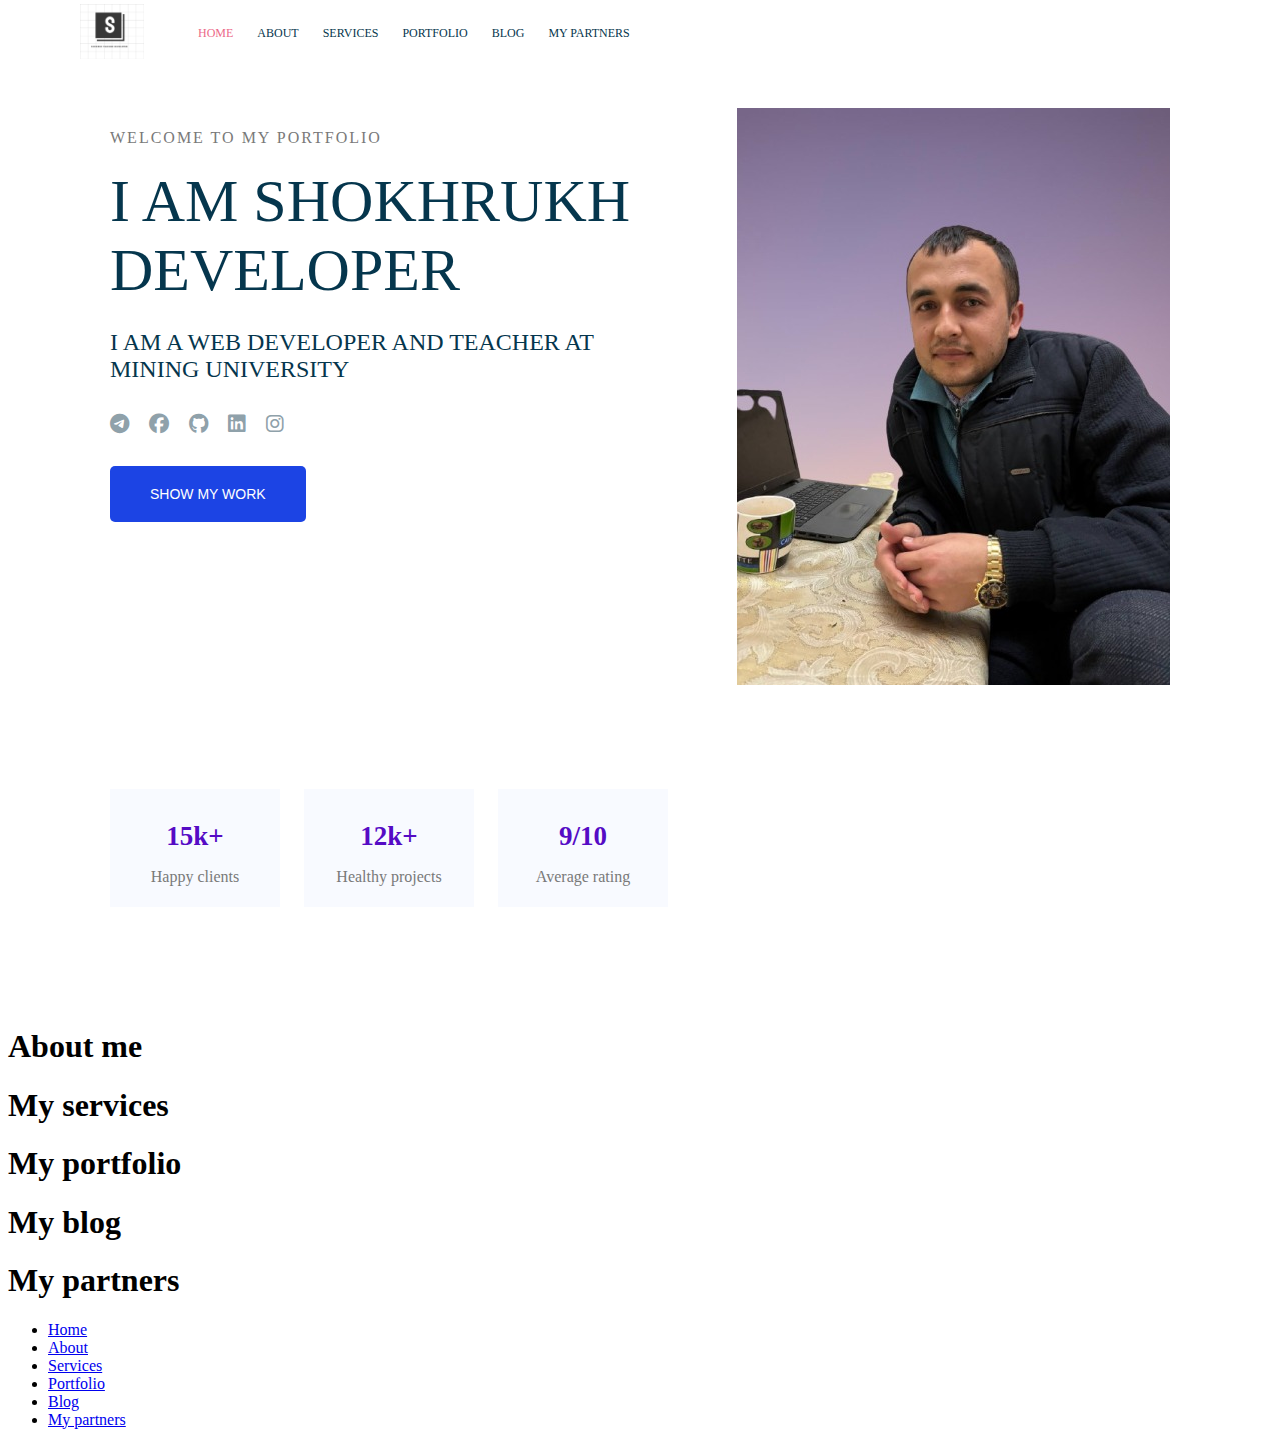
==== index.html @ f059c9e9 "navbar fixed postion and changed ti center" ====
<!DOCTYPE html>
<html lang="en">
<head>
    <title>Portfolio</title>
    <link rel="stylesheet" href="./css/main.css">
    <link rel="stylesheet" href="https://cdnjs.cloudflare.com/ajax/libs/font-awesome/6.7.2/css/all.min.css" integrity="sha512-Evv84Mr4kqVGRNSgIGL/F/aIDqQb7xQ2vcrdIwxfjThSH8CSR7PBEakCr51Ck+w+/U6swU2Im1vVX0SVk9ABhg==" crossorigin="anonymous" referrerpolicy="no-referrer" />
</head>
<body>
    <!-- Header  section-->
     
      <header class="main-header">
         <div class="container">
      <div class="header-logo">
         <a href="index.html">
          <img src="./images/logo.png" alt="Logo">
         </a>
      </div>
        <nav class="main-navigation">
            <ul class="main-navigation__items ">
                <li class="main-navigation__item active"><a href="#">Home</a></li>
                <li class="main-navigation__item"><a href="#">About</a></li>
                <li class="main-navigation__item"><a href="#">Services</a></li>
                <li class="main-navigation__item"><a href="#">Portfolio</a></li>
                <li class="main-navigation__item"><a href="#">Blog</a></li>
                <li class="main-navigation__item"><a href="#">My partners</a></li>

            </ul>
        </nav>
    </div>
      </header>
     
    
    <!-- Main section-->
     <div class="container">
       <section id="main-section" class="main-section">
      <div>  
      <h4 class="main-section__welcome to-uppercase">

            Welcome to my portfolio
        </h4>
        <h1 class="main-section__introduction to-uppercase"> I am Shokhrukh developer</h1>
        <h3 class="main-section__position to-uppercase">I am a web developer and teacher at mining university</h3>
        <div class="main-section__social-networks">
         <a href="http://t.me/ShoxruxYarashov"><i class="fa-brands fa-telegram"></i></a>
         <a href="http://t.me/ShoxruxYarashov"><i class="fa-brands fa-facebook"></i></a>
         <a href="http://t.me/ShoxruxYarashov"><i class="fa-brands fa-github"></i></a>
         <a href="http://t.me/ShoxruxYarashov"><i class="fa-brands fa-linkedin"></i></a>
         <a href="http://t.me/ShoxruxYarashov"><i class="fa-brands fa-instagram"></i></a>
        </div>
        <button type="button" class="main-section__action to-uppercase">Show my work</button>
      </div>
      <div class="main-section__image">
        <img src="./images/my-pic.jpg" alt="Hero image">
         
      </div>
     </section>
     <div class="clearfix"></div>
     </div>
    
      <!-- /Main section-->
       
      
      <!-- Statistics section-->
     <div class="container">
      <section class="statistics" id="statistics">
         <div class="statistics__item">
         <h3 class="statistics__number">
            15k+
         </h3>
         <p class="statistics__title">
            Happy clients
         </p>
         </div>

         <div class="statistics__item">
            <h3 class="statistics__number">
               12k+
            </h3>
            <p class="statistics__title">
               Healthy projects
            </p>
            </div>

            <div class="statistics__item">
               <h3 class="statistics__number">
                  9/10
               </h3>
               <p class="statistics__title">
                 Average rating
               </p>
               </div>
               
      </section>

      
     </div>
        <!-- /Statistics section-->


     <!-- About me section-->
     <section>
        <h1>About me</h1>
     </section>
     <!-- /About me section-->
        <!-- Services section-->
     <section>
        <h1>My services</h1>
     </section>
        <!-- /Services section-->
        <!-- Portfolio section-->
     <section>
        <h1>My portfolio</h1>
     </section>
     <!-- /Portfolio section-->
        <!-- Blog section-->
     <section>
        <h1>My blog</h1>
     </section>
     <!-- /Blog section--> 
        <!-- Partners section-->
     <section>
        <h1>My partners</h1>
     </section>
        <!-- /Partners section-->
    
        <!-- Footer section-->
    <footer>
        <nav>
            <ul>
                <li><a href="#">Home</a></li>
                <li><a href="#">About</a></li>
                <li><a href="#">Services</a></li>
                <li><a href="#">Portfolio</a></li>
                <li><a href="#">Blog</a></li>
                <li><a href="#">My partners</a></li>

            </ul> 
        </nav>
    </footer>
    <!-- /Footer section-->
</body>
</html>
---- css/main.css ----
/* Core styles */
.body{
    font-family: sans-serif;
}
.container{
    width: 1120px;
    margin: 0 auto;
}
.to-uppercase{
    text-transform: uppercase;
}
.clearfix{
    clear: both;
}

/* Main Header styles */
.header-logo{
  display: inline-block;
  vertical-align: middle;
}
.header-logo img{
  width: 64px;

}
.main-header{
    position: fixed;
    width: 100%;
    background-color: #fff;
    top: 0px;
    left: 0px;

}
.main-navigation{
    display: inline-block;
    vertical-align: middle;
}
.main-navigation__item{
    display: inline-block;
    padding: 10px;
    text-transform: uppercase;
    font-size: 12px;
    font-weight:500;
}
.main-navigation__item a{
    text-decoration: none;
    color: #05364D;
}
.main-navigation__item a:hover{
    color: #efb6df;
}
.main-navigation__item.active a{
    color: #ec6a8a;
}

/* Main Section styles */
.main-section{
    padding: 100px 30px;
}
.main-section > div{
 width: 50%;
 float: left;
}
.main-section__image{
    text-align: right;
}
.main-section__welcome{
    font-size: 16px;
    font-weight: 500;
    margin-bottom: 20px;
    letter-spacing: 2px;
    color: #797979;

}
.main-section__introduction{
margin-top: 20px;
margin-bottom: 20px;
font-size: 60px;
font-weight: 500;
color: #05364D;
}
.main-section__position{
color: #05364D;
font-size: 24px;
font-weight: 300;
margin-bottom: 30px;
}
.main-section__action{
    margin-top: 30px;
    border: none;
    background-color: #1c44e4;
    color: #fff;
    font-weight: 500;
    font-size: 14px;
    padding: 20px 40px;
    cursor: pointer;
    border-radius: 5px;
}
/* statsistics section styles */
.statistics{
    padding: 100px 30px;
}
.statistics__item{
    width: 150px;
    display: inline-block;
    background-color: #f8faff;
    text-align: center;
    padding: 5px 10px;
    margin-right: 20px;
}
.statistics__number{
    font-size: 27px;
    color: #550bc5;
    margin-bottom: 5px;
}
.statistics__title{
    color: #797979;
    font-size: 16px;
    font-weight: 300;
}

.main-section__social-networks a{
    color: #8fa1aa;
    font-size: 20px;
    display: inline-block;
    margin-right: 16px;
    cursor: pointer;
}
.main-section__social-networks a:hover i{
    color: #1c44e4;
}
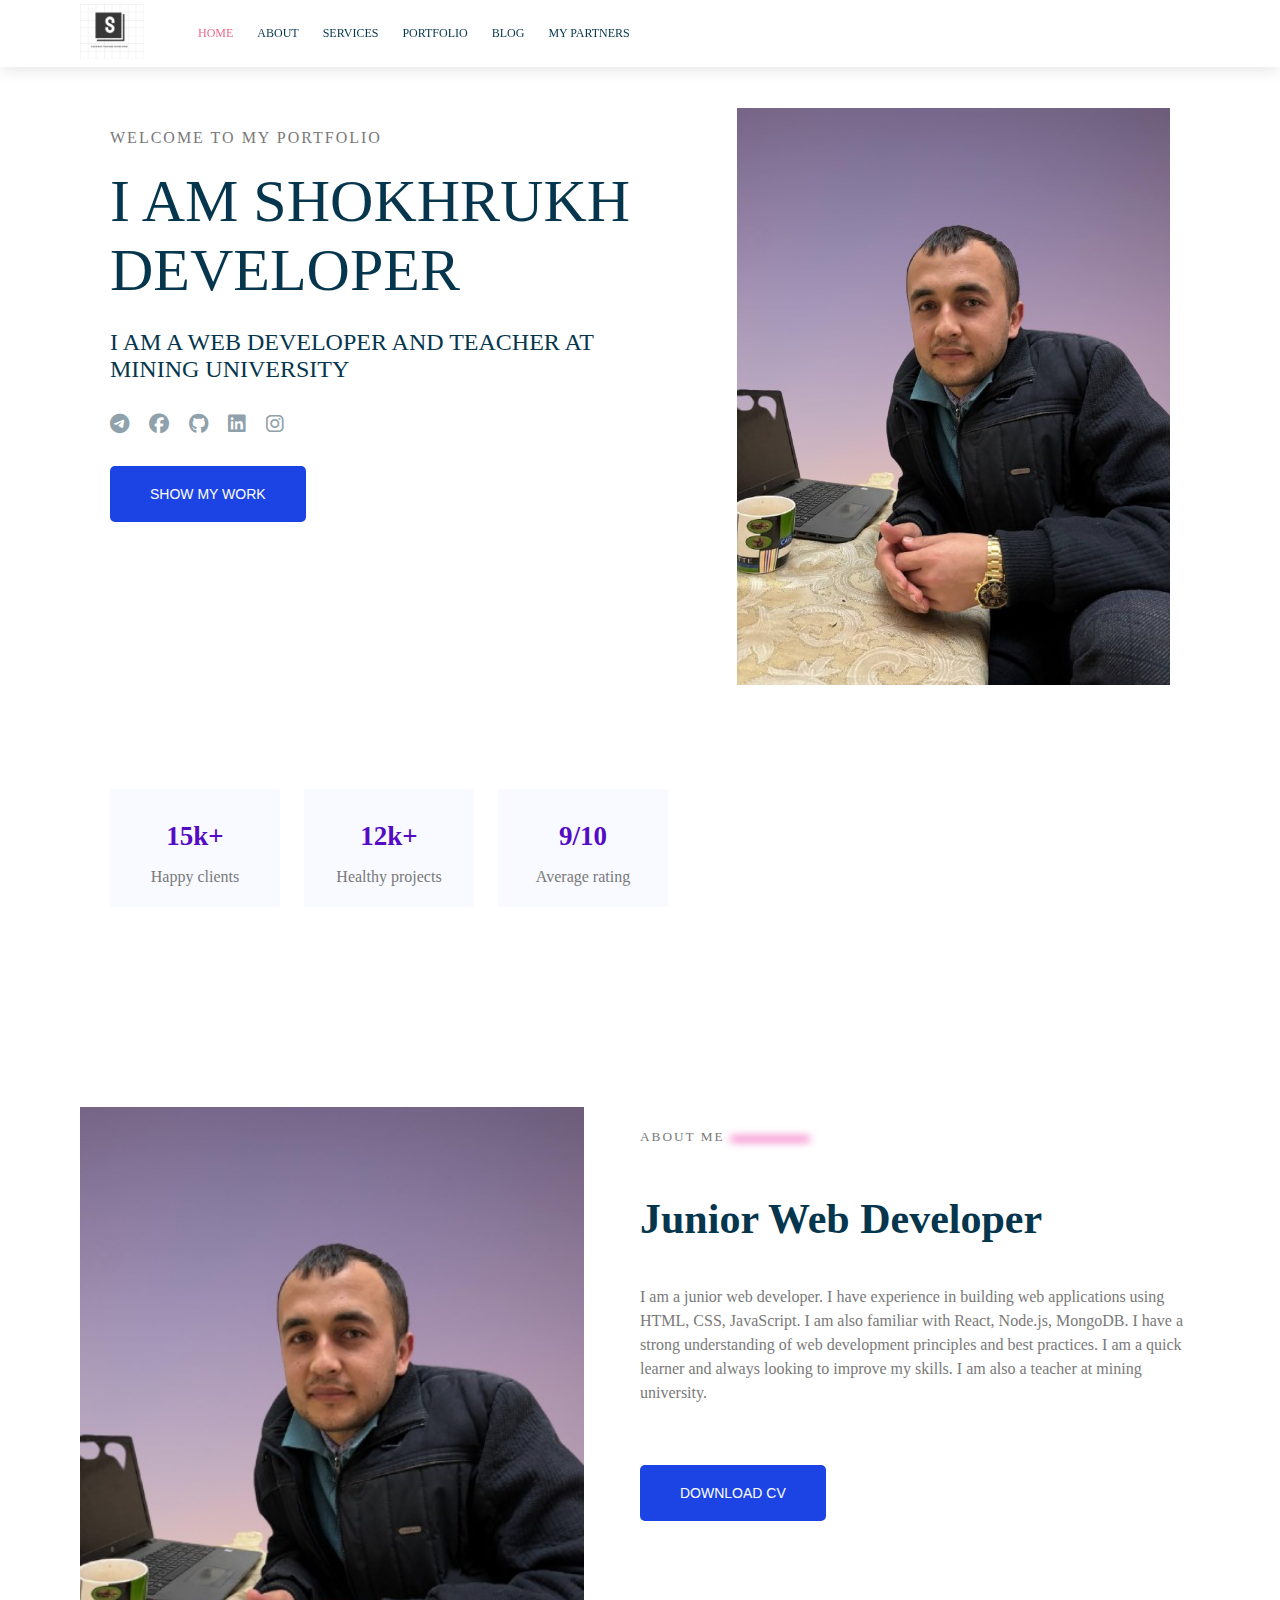
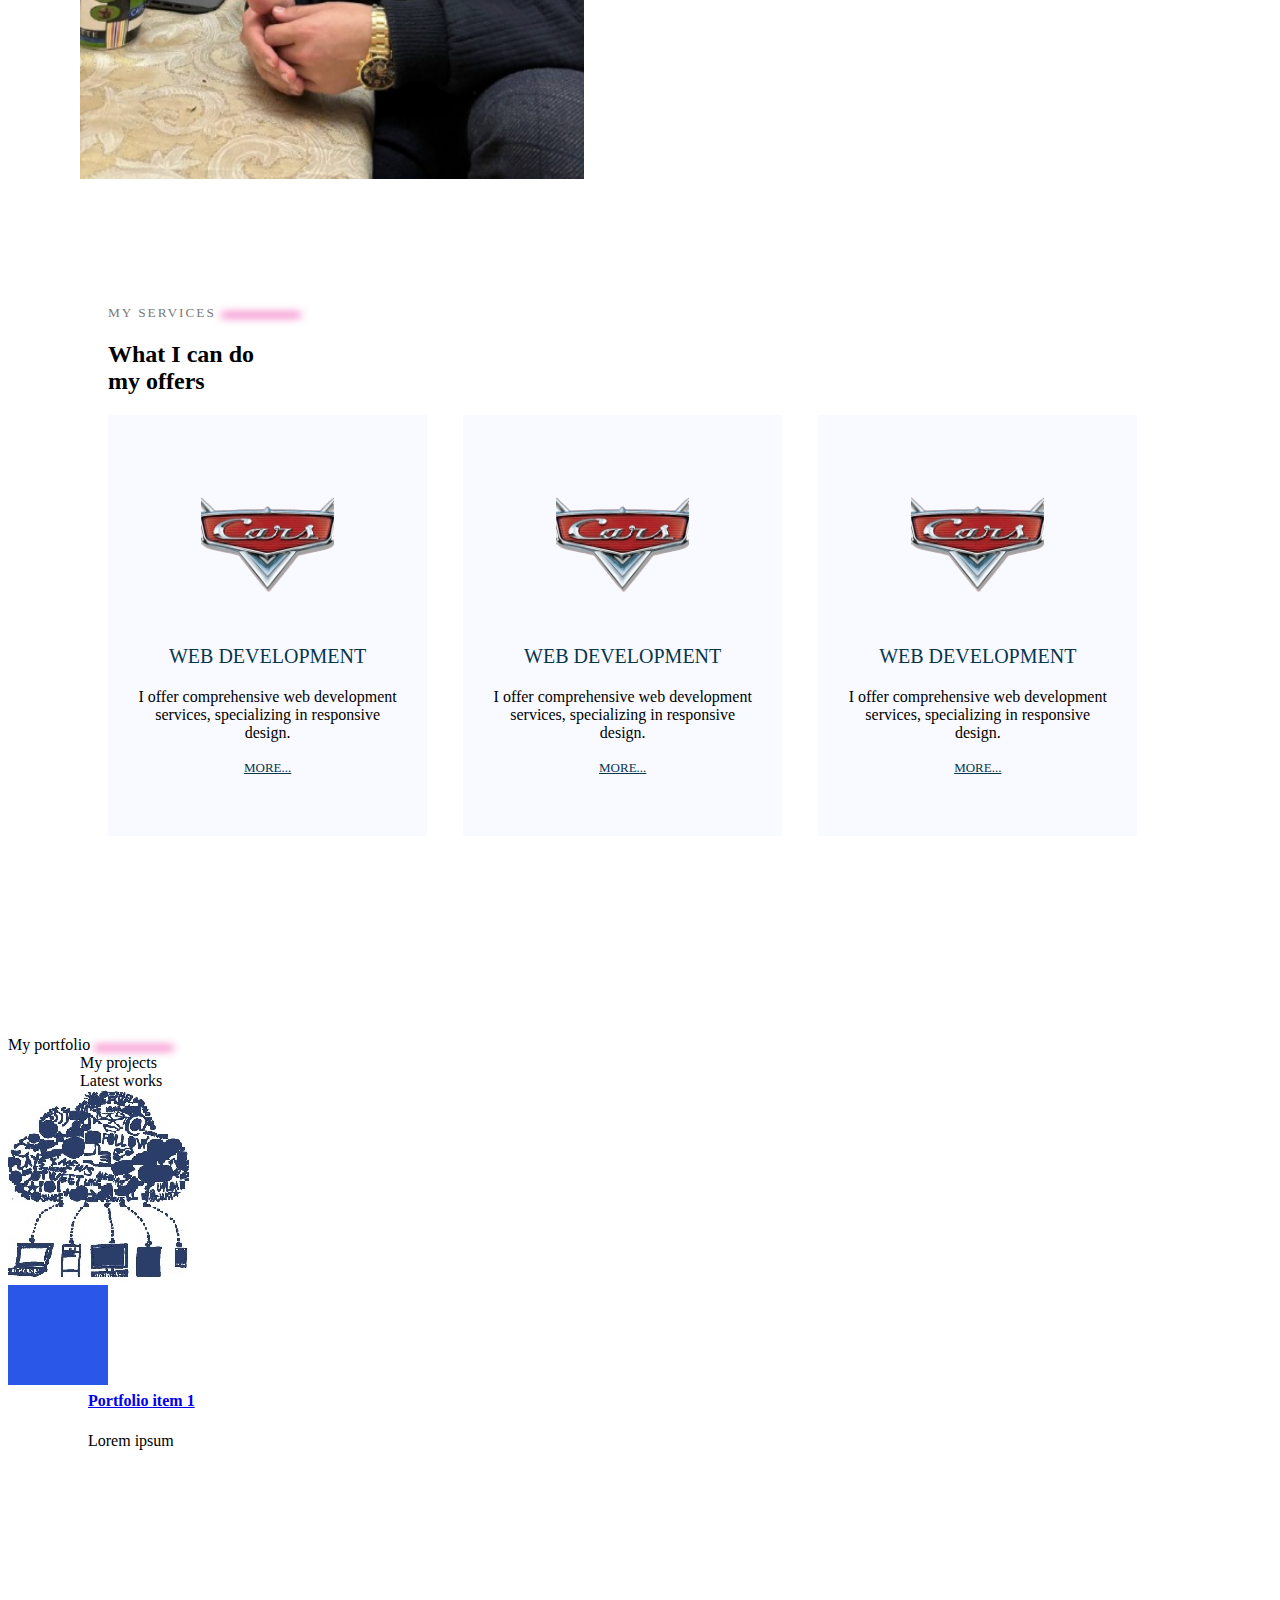
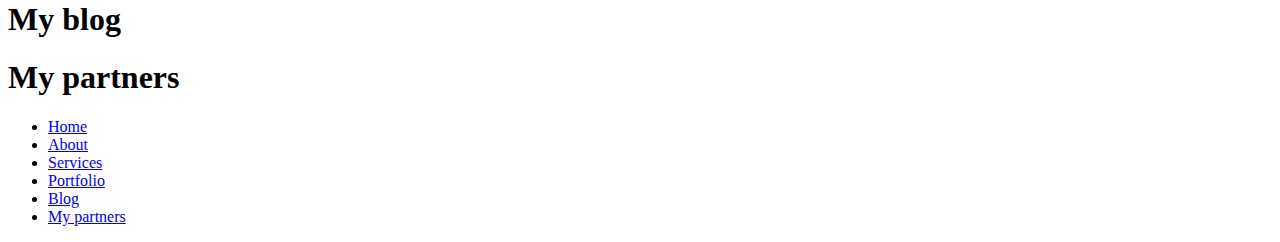
==== commit 00398803: "seervice part ready" ====
--- a/index.html
+++ b/index.html
@@ -1,75 +1,80 @@
 <!DOCTYPE html>
 <html lang="en">
+
 <head>
-    <title>Portfolio</title>
-    <link rel="stylesheet" href="./css/main.css">
-    <link rel="stylesheet" href="https://cdnjs.cloudflare.com/ajax/libs/font-awesome/6.7.2/css/all.min.css" integrity="sha512-Evv84Mr4kqVGRNSgIGL/F/aIDqQb7xQ2vcrdIwxfjThSH8CSR7PBEakCr51Ck+w+/U6swU2Im1vVX0SVk9ABhg==" crossorigin="anonymous" referrerpolicy="no-referrer" />
+   <title>Portfolio</title>
+   <link rel="stylesheet" href="./css/main.css">
+   <link rel="stylesheet" href="https://cdnjs.cloudflare.com/ajax/libs/font-awesome/6.7.2/css/all.min.css"
+      integrity="sha512-Evv84Mr4kqVGRNSgIGL/F/aIDqQb7xQ2vcrdIwxfjThSH8CSR7PBEakCr51Ck+w+/U6swU2Im1vVX0SVk9ABhg=="
+      crossorigin="anonymous" referrerpolicy="no-referrer" />
 </head>
+
 <body>
-    <!-- Header  section-->
-     
-      <header class="main-header">
-         <div class="container">
-      <div class="header-logo">
-         <a href="index.html">
-          <img src="./images/logo.png" alt="Logo">
-         </a>
-      </div>
-        <nav class="main-navigation">
+   <!-- Header  section-->
+
+   <header class="main-header">
+      <div class="container">
+         <div class="header-logo">
+            <a href="index.html">
+               <img src="./images/logo.png" alt="Logo">
+            </a>
+         </div>
+         <nav class="main-navigation">
             <ul class="main-navigation__items ">
-                <li class="main-navigation__item active"><a href="#">Home</a></li>
-                <li class="main-navigation__item"><a href="#">About</a></li>
-                <li class="main-navigation__item"><a href="#">Services</a></li>
-                <li class="main-navigation__item"><a href="#">Portfolio</a></li>
-                <li class="main-navigation__item"><a href="#">Blog</a></li>
-                <li class="main-navigation__item"><a href="#">My partners</a></li>
+               <li class="main-navigation__item active"><a href="#">Home</a></li>
+               <li class="main-navigation__item"><a href="#">About</a></li>
+               <li class="main-navigation__item"><a href="#">Services</a></li>
+               <li class="main-navigation__item"><a href="#">Portfolio</a></li>
+               <li class="main-navigation__item"><a href="#">Blog</a></li>
+               <li class="main-navigation__item"><a href="#">My partners</a></li>
 
             </ul>
-        </nav>
-    </div>
-      </header>
-     
-    
-    <!-- Main section-->
-     <div class="container">
-       <section id="main-section" class="main-section">
-      <div>  
-      <h4 class="main-section__welcome to-uppercase">
-
-            Welcome to my portfolio
-        </h4>
-        <h1 class="main-section__introduction to-uppercase"> I am Shokhrukh developer</h1>
-        <h3 class="main-section__position to-uppercase">I am a web developer and teacher at mining university</h3>
-        <div class="main-section__social-networks">
-         <a href="http://t.me/ShoxruxYarashov"><i class="fa-brands fa-telegram"></i></a>
-         <a href="http://t.me/ShoxruxYarashov"><i class="fa-brands fa-facebook"></i></a>
-         <a href="http://t.me/ShoxruxYarashov"><i class="fa-brands fa-github"></i></a>
-         <a href="http://t.me/ShoxruxYarashov"><i class="fa-brands fa-linkedin"></i></a>
-         <a href="http://t.me/ShoxruxYarashov"><i class="fa-brands fa-instagram"></i></a>
-        </div>
-        <button type="button" class="main-section__action to-uppercase">Show my work</button>
-      </div>
-      <div class="main-section__image">
-        <img src="./images/my-pic.jpg" alt="Hero image">
-         
-      </div>
-     </section>
-     <div class="clearfix"></div>
-     </div>
-    
-      <!-- /Main section-->
-       
-      
-      <!-- Statistics section-->
-     <div class="container">
+         </nav>
+      </div>
+   </header>
+
+
+   <!-- Main section-->
+   <div class="container">
+      <section id="main-section" class="main-section">
+         <div>
+            <h4 class="main-section__welcome to-uppercase">
+
+               Welcome to my portfolio
+            </h4>
+            <h1 class="main-section__introduction to-uppercase"> I am Shokhrukh developer</h1>
+            <h3 class="main-section__position to-uppercase">I am a web developer and teacher at mining university</h3>
+            <div class="main-section__social-networks">
+               <a href="http://t.me/ShoxruxYarashov"><i class="fa-brands fa-telegram"></i></a>
+               <a href="http://t.me/ShoxruxYarashov"><i class="fa-brands fa-facebook"></i></a>
+               <a href="http://t.me/ShoxruxYarashov"><i class="fa-brands fa-github"></i></a>
+               <a href="http://t.me/ShoxruxYarashov"><i class="fa-brands fa-linkedin"></i></a>
+               <a href="http://t.me/ShoxruxYarashov"><i class="fa-brands fa-instagram"></i></a>
+            </div>
+            <button type="button" class="button main-section__action to-uppercase">Show my work</button>
+
+         </div>
+         <div class="main-section__image">
+            <img src="./images/my-pic.jpg" alt="Hero image">
+
+         </div>
+      </section>
+      <div class="clearfix"></div>
+   </div>
+
+   <!-- /Main section-->
+
+
+   <!-- Statistics section-->
+   <div class="container">
       <section class="statistics" id="statistics">
          <div class="statistics__item">
-         <h3 class="statistics__number">
-            15k+
-         </h3>
-         <p class="statistics__title">
-            Happy clients
-         </p>
+            <h3 class="statistics__number">
+               15k+
+            </h3>
+            <p class="statistics__title">
+               Happy clients
+            </p>
          </div>
 
          <div class="statistics__item">
@@ -79,64 +84,164 @@
             <p class="statistics__title">
                Healthy projects
             </p>
+         </div>
+
+         <div class="statistics__item">
+            <h3 class="statistics__number">
+               9/10
+            </h3>
+            <p class="statistics__title">
+               Average rating
+            </p>
+         </div>
+
+      </section>
+
+
+   </div>
+   <!-- /Statistics section-->
+
+
+   <!-- About me section-->
+   <div class="container">
+      <section class="about-me">
+
+         <div class="about-me__image">
+            <img src="./images/my-pic.jpg" alt="About me image">
+         </div>
+
+         <div class="about-me__info">
+            <h5 class="section-subtitle">
+               About me
+               <span class="blur-line"></span>
+            </h5>
+            <h3 class="section-title">
+               Junior web developer
+            </h3>
+            <p class="about-me__description">
+
+               I am a junior web developer. I have experience in building web applications using HTML, CSS, JavaScript.
+               I am also familiar with React, Node.js, MongoDB. I have a strong understanding of web development
+               principles and best practices. I am a quick learner and always looking to improve my skills. I am also a
+               teacher at mining university.
+
+
+            </p>
+            <button type="button" class="button about-me__action to-uppercase">
+               Download CV
+            </button>
+         </div>
+      </section>
+   </div>
+   <div class="clearfix"></div>
+   <!-- /About me section-->
+
+   <!-- Services section-->
+   <section class="services">
+      <h5 class="section-subtitle">
+         My services
+         <span class="blur-line"></span>
+      </h5>
+      <h2>What I can do <br>
+         my offers
+      </h2>
+      <div class="services-cards">
+
+         <div class="service-card">
+            <img src="./images/i.png" class="service-card__icon" alt="Services icon">
+            <h5 class="service-card__title">
+               Web development
+            </h5>
+            <p class="service-card-description">
+               I offer comprehensive web development services, specializing in responsive design.
+
+            </p>
+            <a href="#" class="service-card__link">More...</a>
+         </div>
+
+
+
+         <div class="service-card">
+            <img src="./images/i.png" class="service-card__icon" alt="Services icon">
+            <h5 class="service-card__title">
+               Web development
+            </h5>
+            <p class="service-card-description">
+               I offer comprehensive web development services, specializing in responsive design.
+
+            </p>
+            <a href="#" class="service-card__link">More...</a>
+         </div>
+
+
+         <div class="service-card">
+            <img src="./images/i.png" class="service-card__icon" alt="Services icon">
+            <h5 class="service-card__title">
+               Web development
+            </h5>
+            <p class="service-card-description">
+               I offer comprehensive web development services, specializing in responsive design.
+
+            </p>
+            <a href="#" class="service-card__link">More...</a>
+         </div>
+
+
+      </div>
+   </section>
+   <!-- /Services section-->
+   <!-- Portfolio section-->
+   <section id="portfolio" class="portfolio">
+      <!-- <div class="section-subtitle"> -->
+      My portfolio
+      <span class="blur-line"> </span>
+      <div class="container">
+         My projects<br>
+         Latest works
+      </div>
+      <div class="portfolio-items">
+         <div class="portfolio-item">
+            <img src="./images/internet.jpg" alt="Portfolio Imge 1" class="portfolio-item__image">
+            <div class="portfolio-item__overlay"></div>
+            <div class="portfolio-item__info">
+               <h4>
+                  <a href="#">Portfolio item 1 </a>
+               </h4>
+               <p>
+                  Lorem ipsum
+               </p>
             </div>
-
-            <div class="statistics__item">
-               <h3 class="statistics__number">
-                  9/10
-               </h3>
-               <p class="statistics__title">
-                 Average rating
-               </p>
-               </div>
-               
-      </section>
-
-      
-     </div>
-        <!-- /Statistics section-->
-
-
-     <!-- About me section-->
-     <section>
-        <h1>About me</h1>
-     </section>
-     <!-- /About me section-->
-        <!-- Services section-->
-     <section>
-        <h1>My services</h1>
-     </section>
-        <!-- /Services section-->
-        <!-- Portfolio section-->
-     <section>
-        <h1>My portfolio</h1>
-     </section>
-     <!-- /Portfolio section-->
-        <!-- Blog section-->
-     <section>
-        <h1>My blog</h1>
-     </section>
-     <!-- /Blog section--> 
-        <!-- Partners section-->
-     <section>
-        <h1>My partners</h1>
-     </section>
-        <!-- /Partners section-->
-    
-        <!-- Footer section-->
-    <footer>
-        <nav>
-            <ul>
-                <li><a href="#">Home</a></li>
-                <li><a href="#">About</a></li>
-                <li><a href="#">Services</a></li>
-                <li><a href="#">Portfolio</a></li>
-                <li><a href="#">Blog</a></li>
-                <li><a href="#">My partners</a></li>
-
-            </ul> 
-        </nav>
-    </footer>
-    <!-- /Footer section-->
+         </div>
+      </div>
+      </div>
+   </section>
+   <!-- /Portfolio section-->
+   <!-- Blog section-->
+   <section>
+      <h1>My blog</h1>
+   </section>
+   <!-- /Blog section-->
+   <!-- Partners section-->
+   <section>
+      <h1>My partners</h1>
+   </section>
+   <!-- /Partners section-->
+
+   <!-- Footer section-->
+   <footer>
+      <nav>
+         <ul>
+            <li><a href="#">Home</a></li>
+            <li><a href="#">About</a></li>
+            <li><a href="#">Services</a></li>
+            <li><a href="#">Portfolio</a></li>
+            <li><a href="#">Blog</a></li>
+            <li><a href="#">My partners</a></li>
+
+         </ul>
+      </nav>
+   </footer>
+   <!-- /Footer section-->
 </body>
+
 </html>--- a/css/main.css
+++ b/css/main.css
@@ -13,7 +13,38 @@
 .clearfix{
     clear: both;
 }
-
+.section-subtitle{
+    letter-spacing: 2px;
+    font-weight: 500;
+    margin-bottom: 10px;
+    color: #797979;
+    text-transform: uppercase;
+}
+.section-title{
+    color: #05364D;
+    font-size: 42px;
+    font-weight: 700;
+    text-transform: capitalize;
+    margin-top: 50px;
+}
+.button{
+    border: none;
+    background-color: #1c44e4;
+    color: #fff;
+    font-weight: 500;
+    font-size: 14px;
+    padding: 20px 40px;
+    cursor: pointer;
+    border-radius: 5px;
+}
+.blur-line{
+    display: inline-block;
+    width: 80px;
+    height: 4px;
+    background-color: rgba(237,35,159,0.9);
+    filter: blur(4px);
+    border-radius: 4px;
+}
 /* Main Header styles */
 .header-logo{
   display: inline-block;
@@ -26,9 +57,10 @@
 .main-header{
     position: fixed;
     width: 100%;
-    background-color: #fff;
+    background-color: #ffffff;
     top: 0px;
     left: 0px;
+    box-shadow: 0px 3px 15px 0px rgb(0 0 0 / 10%);
 
 }
 .main-navigation{
@@ -87,14 +119,7 @@
 }
 .main-section__action{
     margin-top: 30px;
-    border: none;
-    background-color: #1c44e4;
-    color: #fff;
-    font-weight: 500;
-    font-size: 14px;
-    padding: 20px 40px;
-    cursor: pointer;
-    border-radius: 5px;
+
 }
 /* statsistics section styles */
 .statistics{
@@ -128,4 +153,95 @@
 }
 .main-section__social-networks a:hover i{
     color: #1c44e4;
-}+}
+/* About me section styles */
+.about-me{
+    padding: 100px 0;
+}
+.about-me > div{
+    width: 50%;
+    float: left;
+    
+}
+.about-me__image img{
+    width: 90%;
+    
+}
+
+.about-me__description{
+    margin-top: 20px;
+    margin-bottom: 20px;
+    color: #797979;
+    font-size: 16px;
+    font-weight: 300;
+    line-height: 1.5;
+}
+.about-me__action{
+    margin-top: 40px;
+}
+/* Services section styles */
+.services{
+    padding: 100px;
+}
+.service-card{
+    padding: 60px 30px;
+    display: inline-block;
+    width: 30%;
+    box-sizing: border-box;
+    background-color: #f8faff;
+    margin-right: 3%;
+    text-align: center;
+}
+.service-card__title{
+   
+    margin-bottom: 20px;
+    color: #05364D;
+    font-size: 20px;
+    font-weight: 500;
+    text-transform: uppercase;
+}
+.service-card__description{
+    color: #797979;
+    font-size: 14px;
+    font-weight: 300;
+    line-height: 27px;
+}
+.service-card__link{
+    font-size: 13px;
+    font-weight: 500;
+    text-transform: uppercase;
+    color: #05364D;
+}
+.service-card:hover{
+    background-color: #1c44e4;
+}
+.service-card:hover.service-card__title,
+.service-card:hover.service-card__description,
+.service-card:hover.service-card__link{
+    color: #ffffff;
+}
+
+
+
+/* Portfolio section styles */
+.portfolio{
+    padding: 100px 0;
+}
+.portfolio__item{
+    position: relative;
+    display: inline-block;
+
+}
+.portfolio-item__overlay{
+    position: relative;
+    left: 0;
+    top: 0;
+    width: 100px;
+    height: 100px;
+    background-color: rgba(19,69,230,0.9);
+}
+.portfolio-item__info{
+    position: relative;
+    bottom: 14px;
+    left: 80px;
+}
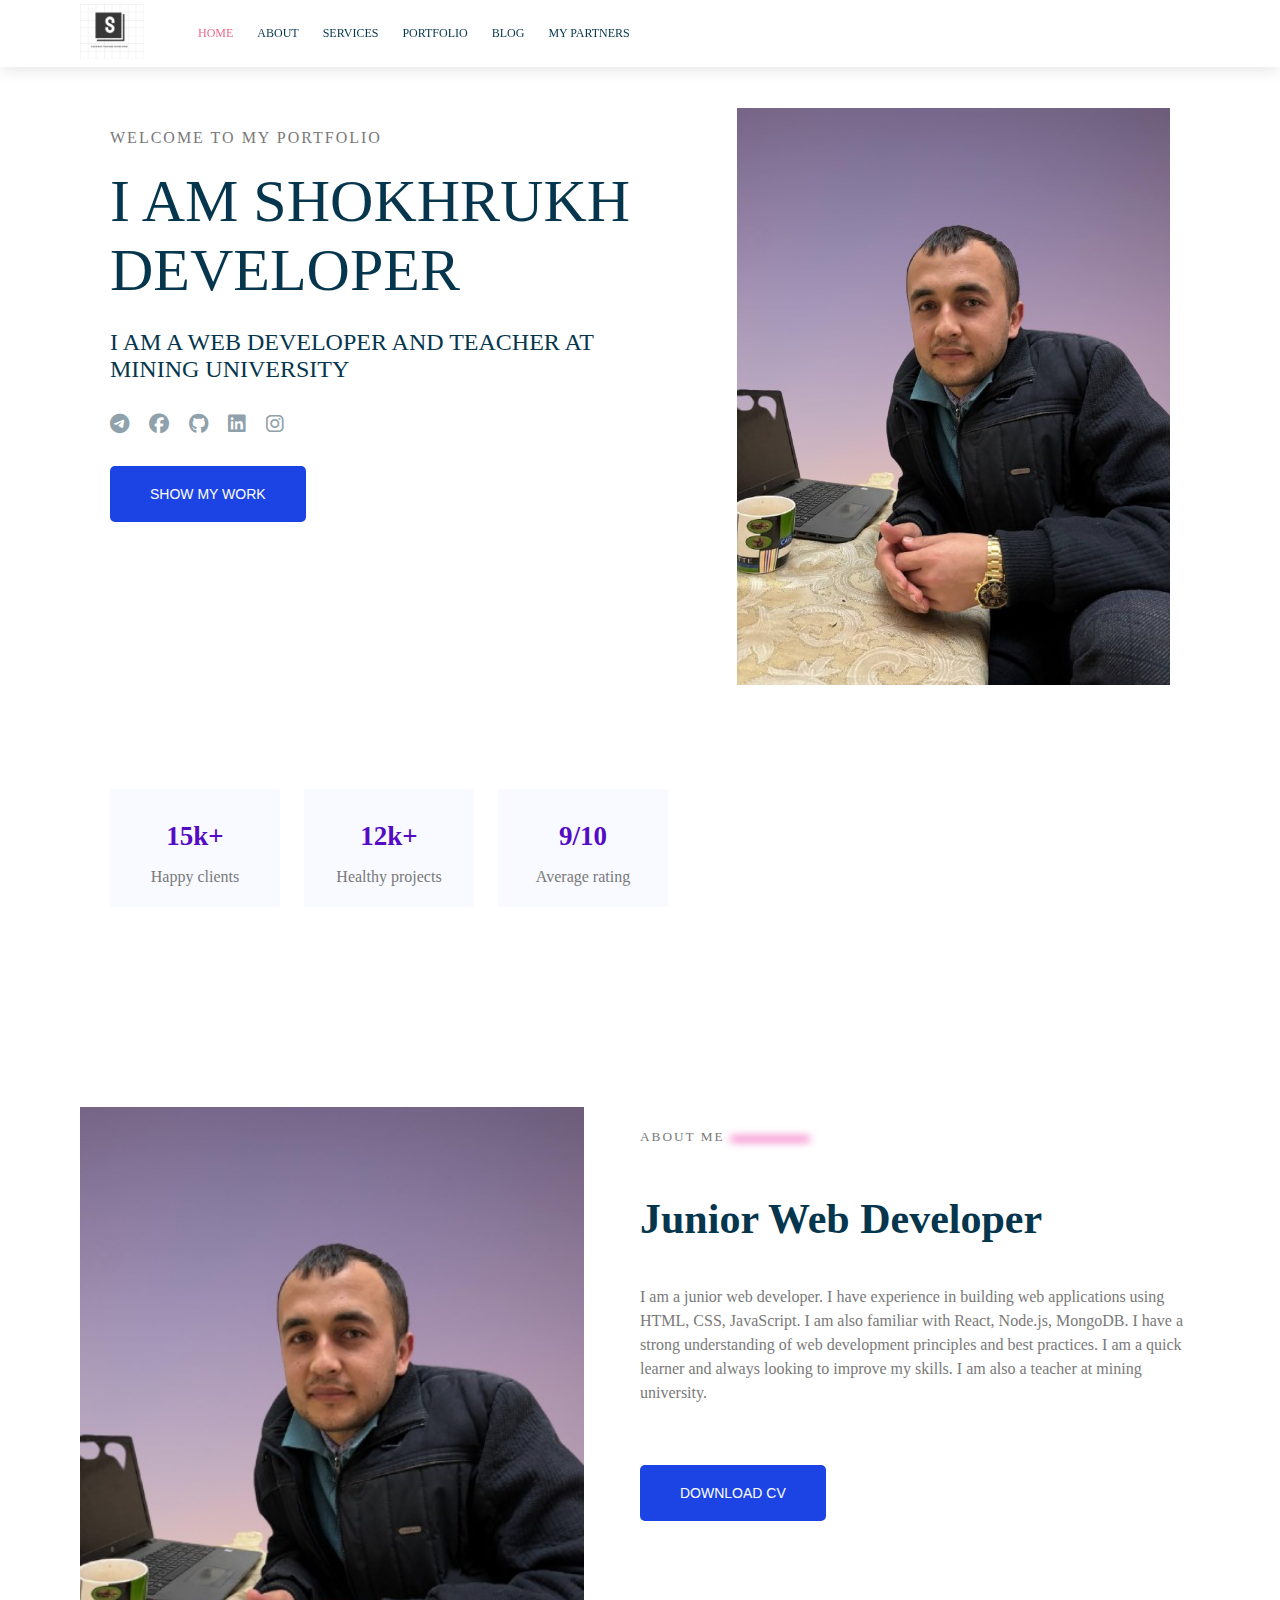
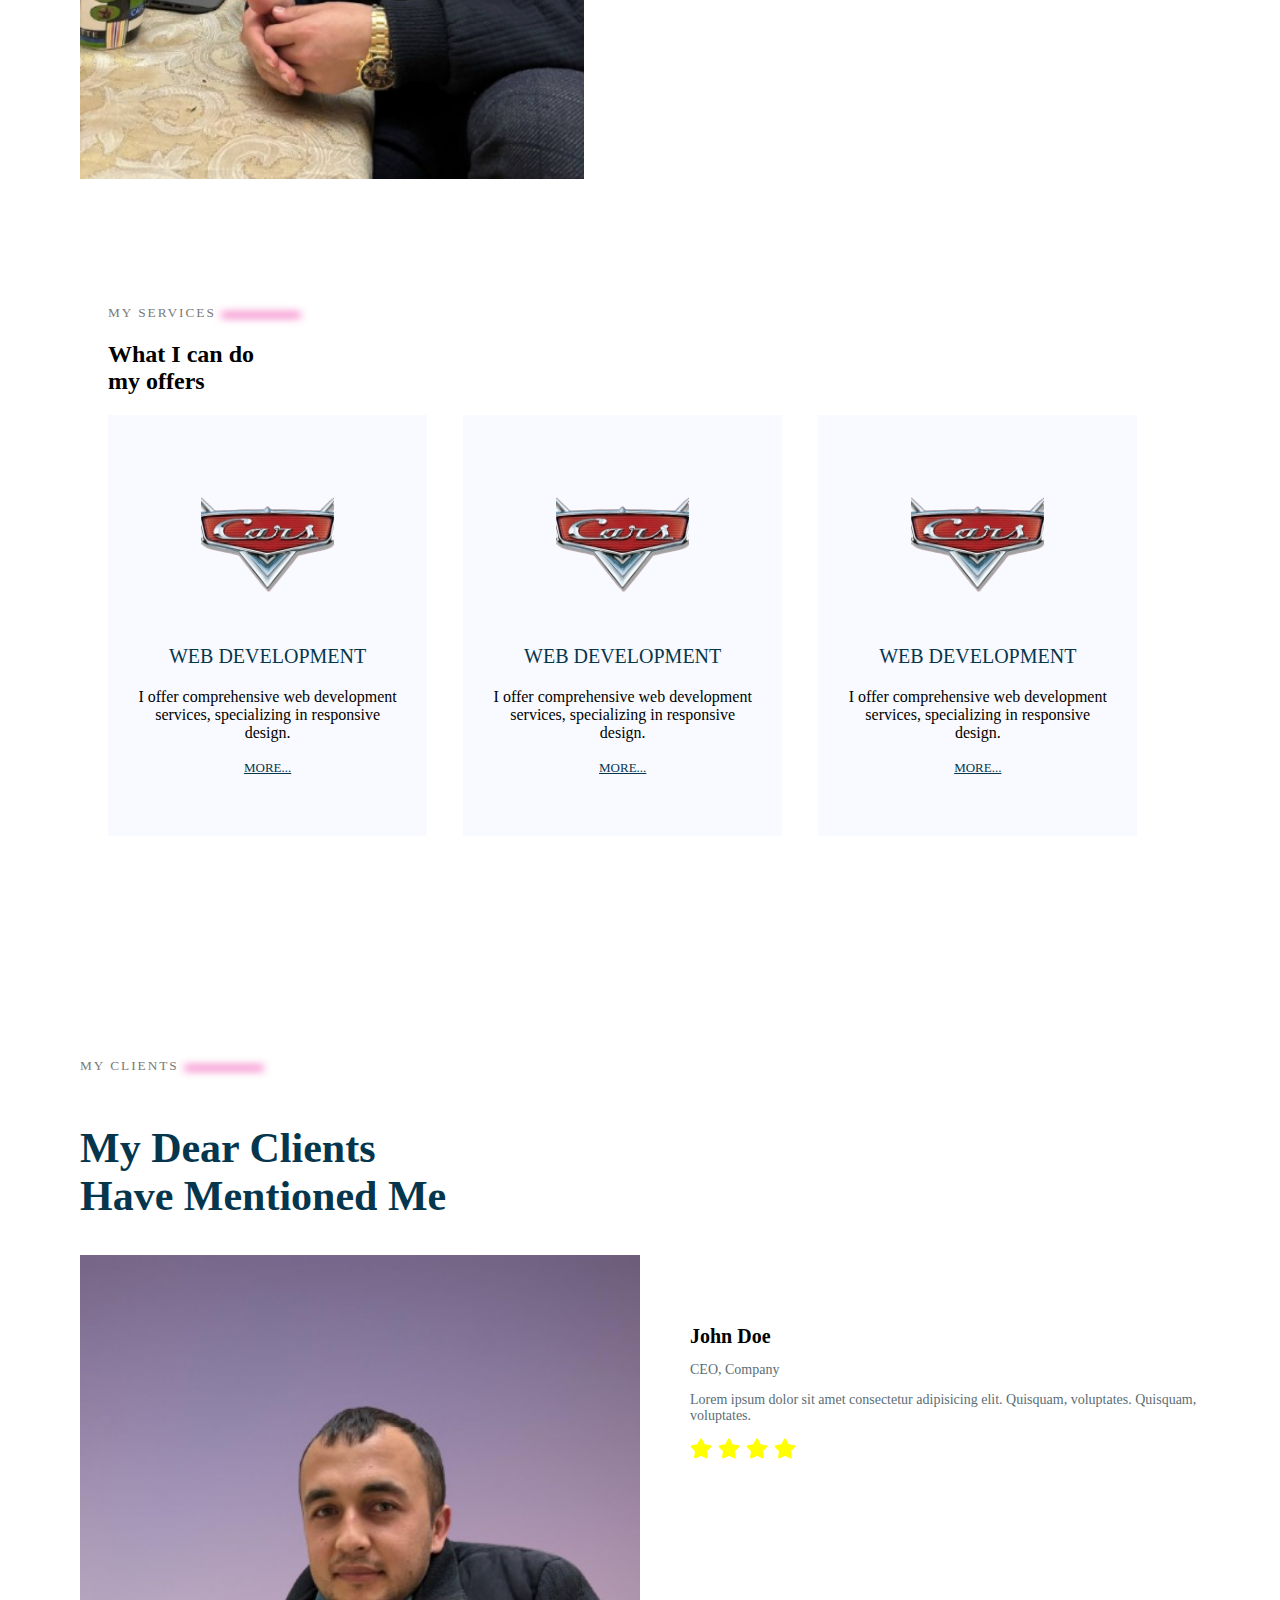
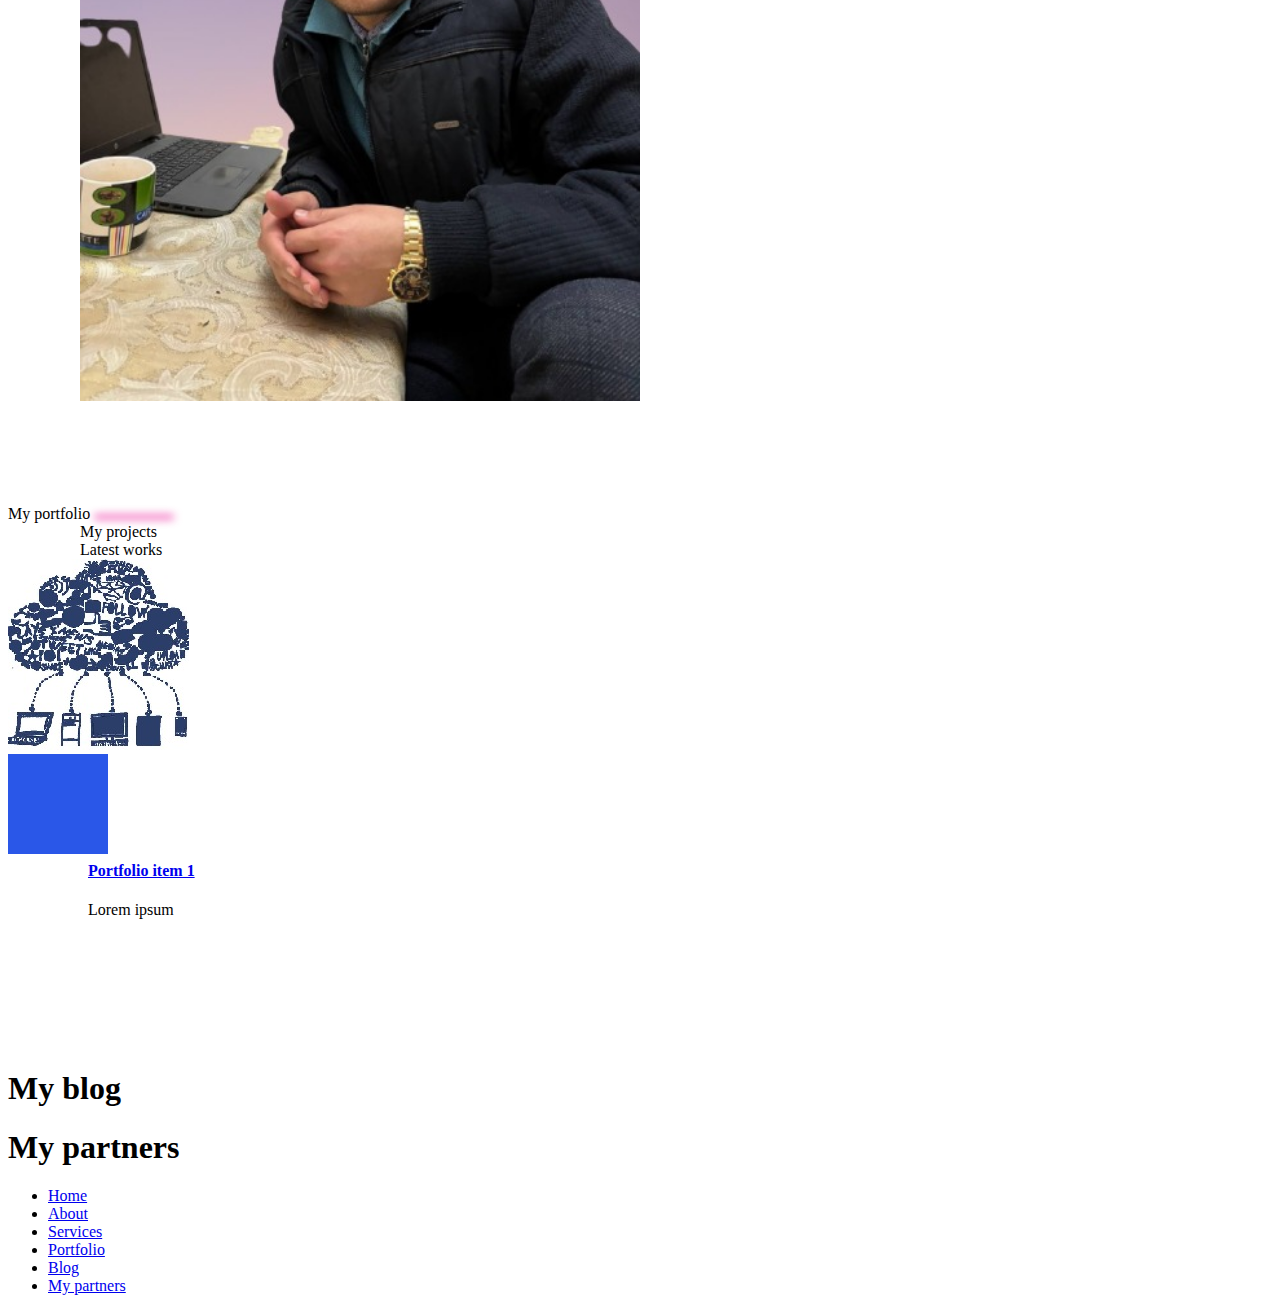
==== commit 48f29cb5: "Clients section add and styled" ====
--- a/index.html
+++ b/index.html
@@ -189,7 +189,54 @@
 
       </div>
    </section>
+
    <!-- /Services section-->
+
+   <!-- Clients section-->
+    <div class="container">
+
+  
+   <section class="clients">
+      <h5 class="section-subtitle">
+         My clients <span class="blur-line"></span>
+      </h5>
+      <h2 class="section-title">
+         My dear clients <br>
+         have mentioned me
+      </h2>
+      <div class="client-items">
+         <div class="client-item">
+            <div class="client-item__image">
+               <img src="./images/my-pic.jpg" alt="Client image">
+
+            </div>
+            <div class="client-item__info">
+               <h3 class="client-item__name">
+                  John Doe
+               </h3>
+               <p class="client-item__position">
+                  CEO, Company
+               </p>
+               <p class="client-item__review">
+                  Lorem ipsum dolor sit amet consectetur adipisicing elit. Quisquam, voluptates. Quisquam, voluptates.
+               </p>
+               <div class="client-item__rate">
+                  <i class="fa fa-star"></i>
+                  <i class="fa fa-star"></i>
+                  <i class="fa fa-star"></i>
+                  <i class="fa fa-star"></i>
+               
+               </div>
+            </div>
+            
+         </div>
+      </div>
+   </section> 
+ </div>
+ <div class="clearfix"></div>
+   <!-- /Clients section-->
+
+
    <!-- Portfolio section-->
    <section id="portfolio" class="portfolio">
       <!-- <div class="section-subtitle"> -->
@@ -216,6 +263,7 @@
       </div>
    </section>
    <!-- /Portfolio section-->
+   
    <!-- Blog section-->
    <section>
       <h1>My blog</h1>
--- a/css/main.css
+++ b/css/main.css
@@ -221,8 +221,44 @@
     color: #ffffff;
 }
 
-
-
+/* Clients section styles */
+.clients{
+    padding-top: 100px;
+}
+.client-item > div{
+    width: 50%;
+    float: left;
+    box-sizing: border-box;
+}
+.client-item__image img{
+    width: 100%;
+}
+.client-item__info{
+    padding-top: 50px;
+    padding-left: 50px;
+}
+.client-item__name{
+    font-size: 20px;
+    margin-bottom: 4px;
+}
+.client-item__position{
+    color: #5b6d75;
+    font-size: 14px;
+    font-weight: 300;
+}
+.client-item__review{
+    color: #5b6d75;
+    font-size: 14px;
+    font-weight: 300;
+}
+.client-item__rate{
+    color: yellow;
+    font-size: 20px;
+    margin-top: 10px;
+}
+.client-item__rate.disabled{
+    color: violet;
+}
 /* Portfolio section styles */
 .portfolio{
     padding: 100px 0;
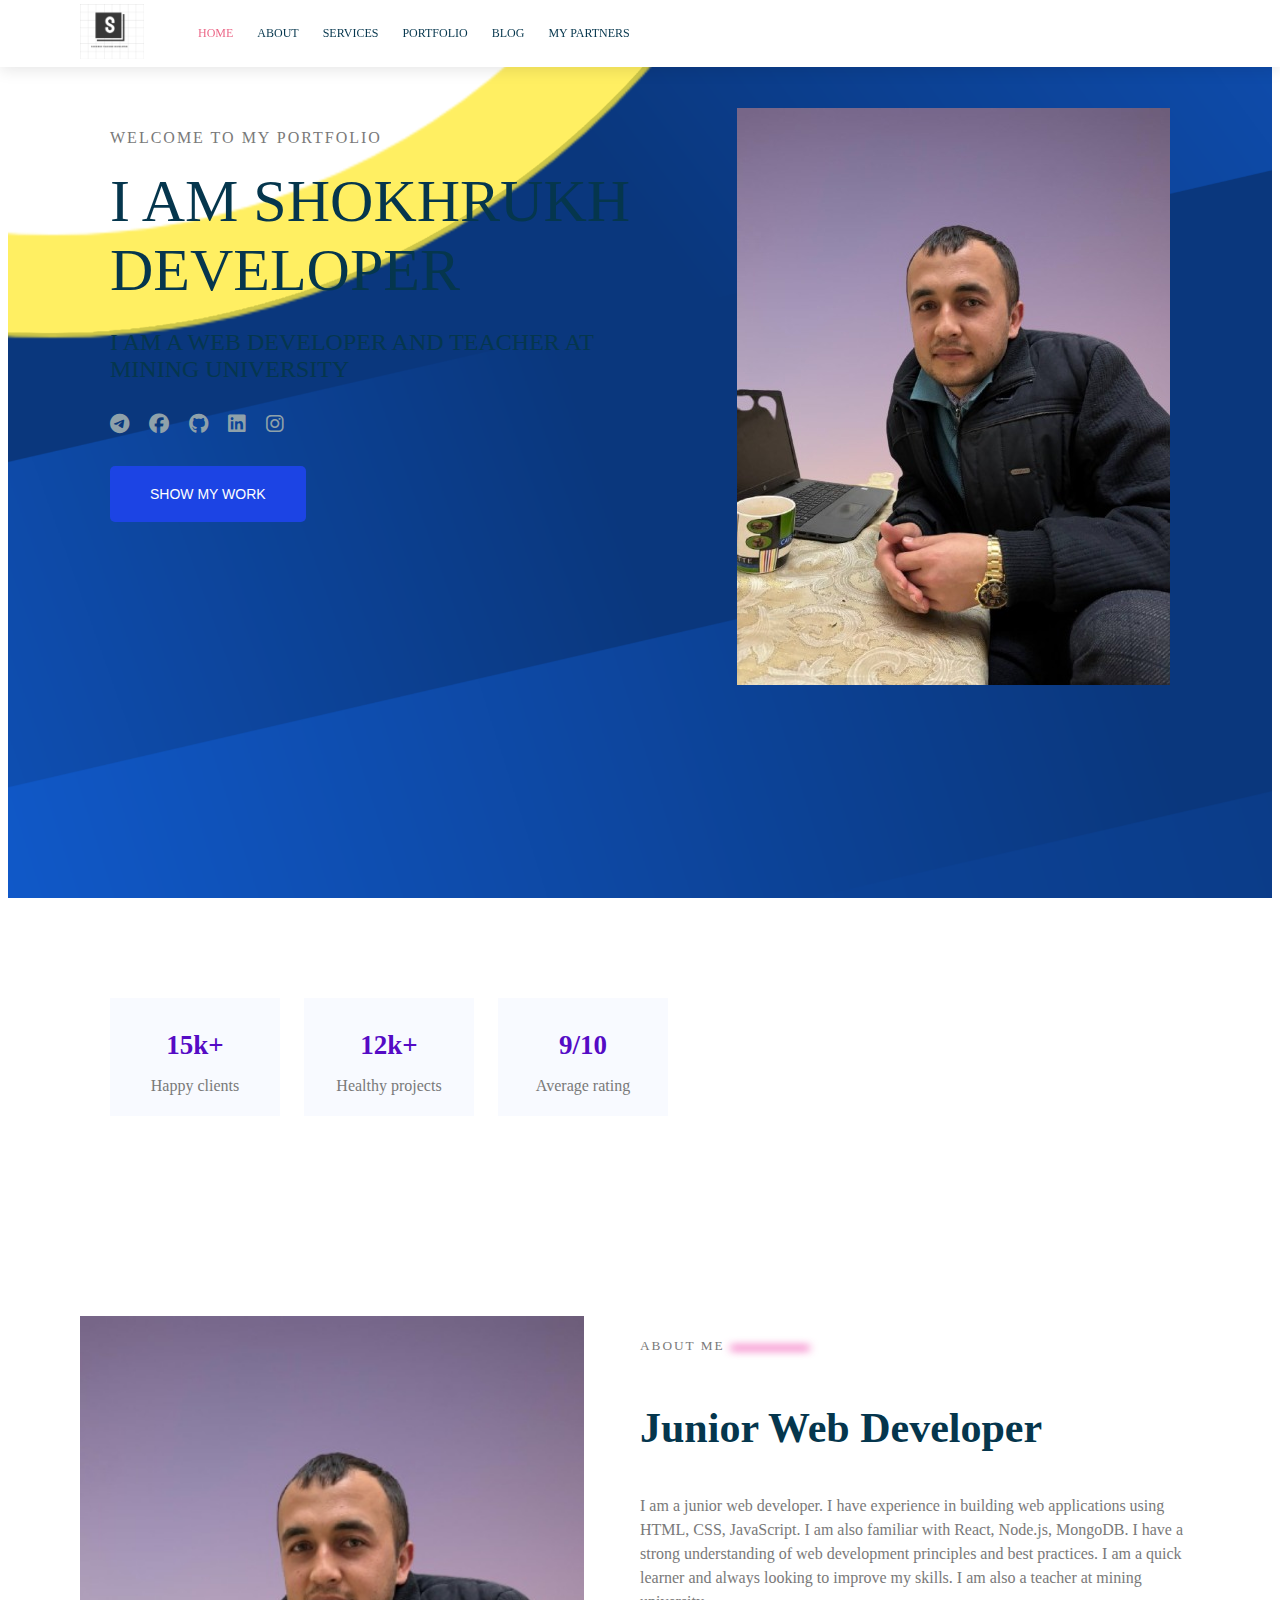
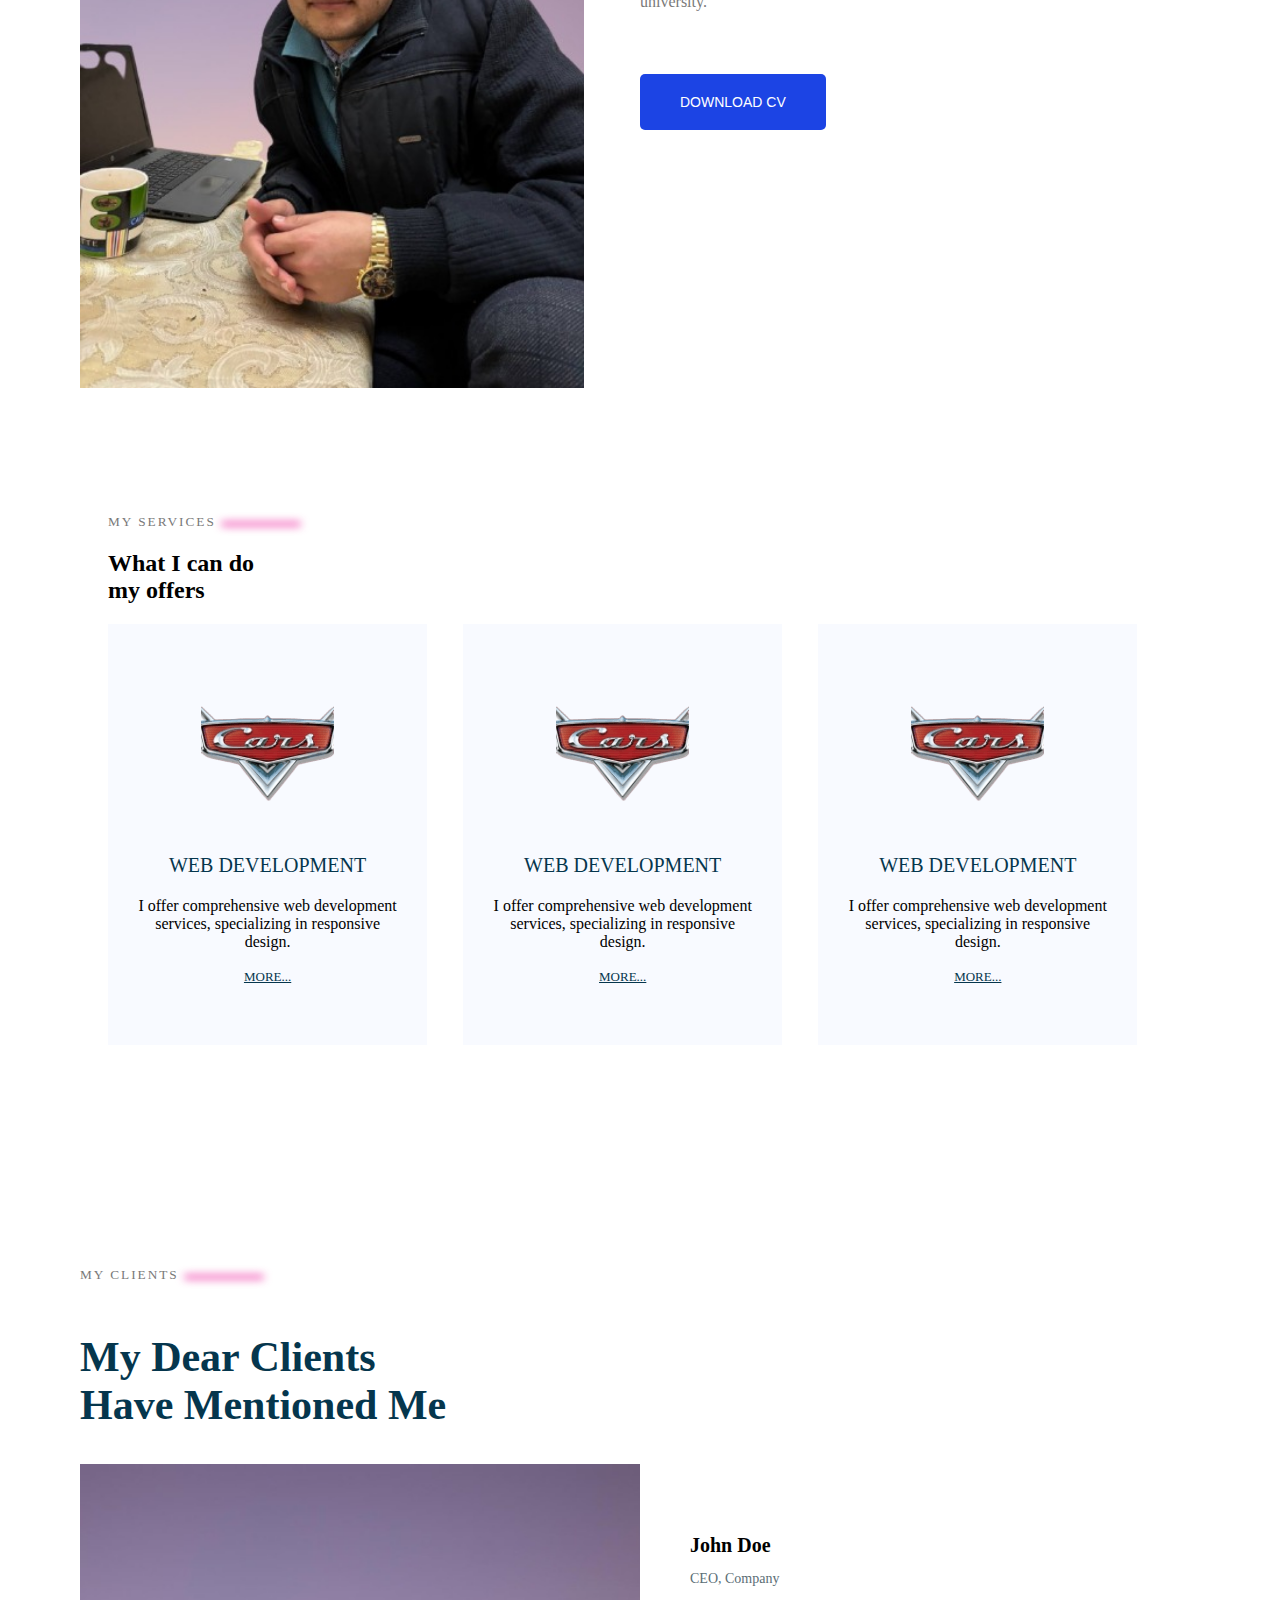
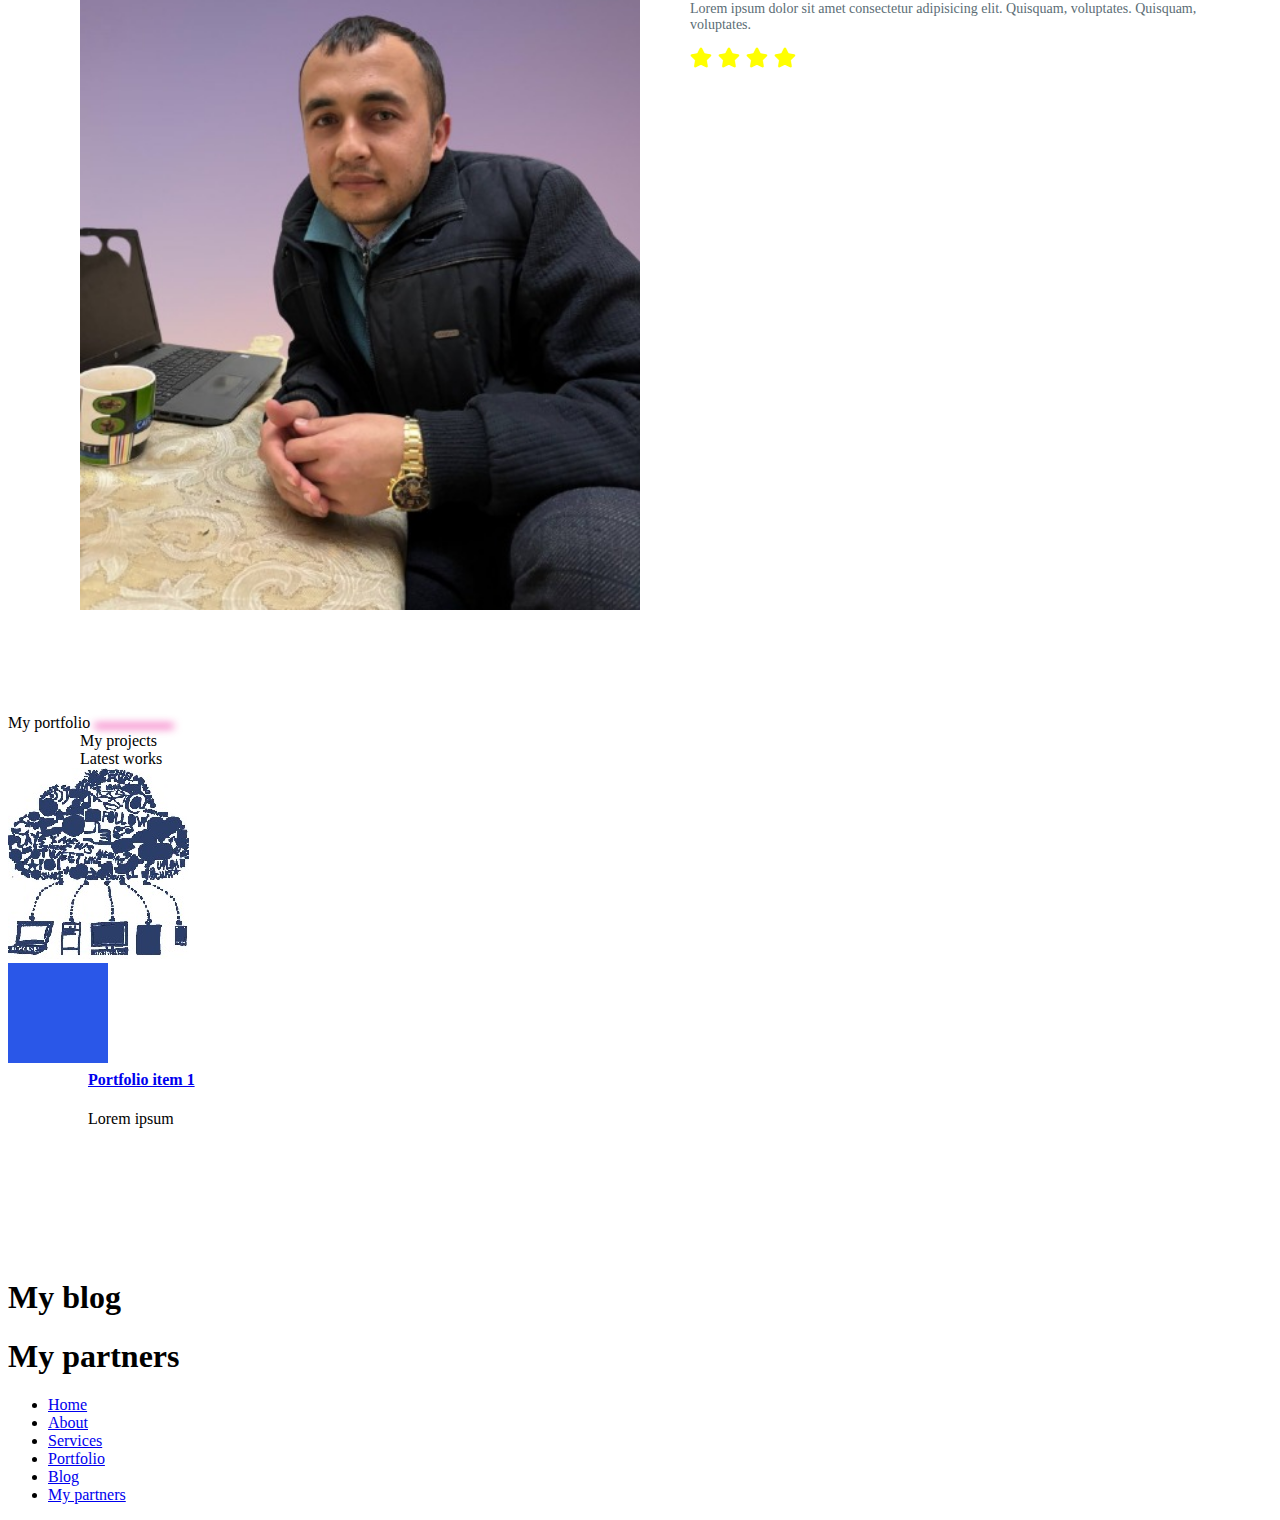
==== commit 5e0444d0: "last changes" ====
--- a/index.html
+++ b/index.html
@@ -35,33 +35,34 @@
 
 
    <!-- Main section-->
-   <div class="container">
-      <section id="main-section" class="main-section">
-         <div>
-            <h4 class="main-section__welcome to-uppercase">
-
-               Welcome to my portfolio
-            </h4>
-            <h1 class="main-section__introduction to-uppercase"> I am Shokhrukh developer</h1>
-            <h3 class="main-section__position to-uppercase">I am a web developer and teacher at mining university</h3>
-            <div class="main-section__social-networks">
-               <a href="http://t.me/ShoxruxYarashov"><i class="fa-brands fa-telegram"></i></a>
-               <a href="http://t.me/ShoxruxYarashov"><i class="fa-brands fa-facebook"></i></a>
-               <a href="http://t.me/ShoxruxYarashov"><i class="fa-brands fa-github"></i></a>
-               <a href="http://t.me/ShoxruxYarashov"><i class="fa-brands fa-linkedin"></i></a>
-               <a href="http://t.me/ShoxruxYarashov"><i class="fa-brands fa-instagram"></i></a>
-            </div>
-            <button type="button" class="button main-section__action to-uppercase">Show my work</button>
-
-         </div>
-         <div class="main-section__image">
-            <img src="./images/my-pic.jpg" alt="Hero image">
-
-         </div>
-      </section>
-      <div class="clearfix"></div>
+    <div class="main-banner">
+      <div class="container">
+         <section id="main-section" class="main-section">
+            <div>
+               <h4 class="main-section__welcome to-uppercase">
+
+                  Welcome to my portfolio
+               </h4>
+               <h1 class="main-section__introduction to-uppercase"> I am Shokhrukh developer</h1>
+               <h3 class="main-section__position to-uppercase">I am a web developer and teacher at mining university</h3>
+               <div class="main-section__social-networks">
+                  <a href="http://t.me/ShoxruxYarashov"><i class="fa-brands fa-telegram"></i></a>
+                  <a href="http://t.me/ShoxruxYarashov"><i class="fa-brands fa-facebook"></i></a>
+                  <a href="http://t.me/ShoxruxYarashov"><i class="fa-brands fa-github"></i></a>
+                  <a href="http://t.me/ShoxruxYarashov"><i class="fa-brands fa-linkedin"></i></a>
+                  <a href="http://t.me/ShoxruxYarashov"><i class="fa-brands fa-instagram"></i></a>
+               </div>
+               <button type="button" class="button main-section__action to-uppercase">Show my work</button>
+
+            </div>
+            <div class="main-section__image">
+               <img src="./images/my-pic.jpg" alt="Hero image">
+
+            </div>
+         </section>
+         <div class="clearfix"></div>
+      </div>
    </div>
-
    <!-- /Main section-->
 
 
--- a/css/main.css
+++ b/css/main.css
@@ -49,6 +49,13 @@
 .header-logo{
   display: inline-block;
   vertical-align: middle;
+}
+.main-banner{
+    background: url('../images/bg.png') no-repeat center center;
+    background-size: cover;
+    background-position: center;
+    min-height: 890px;
+
 }
 .header-logo img{
   width: 64px;
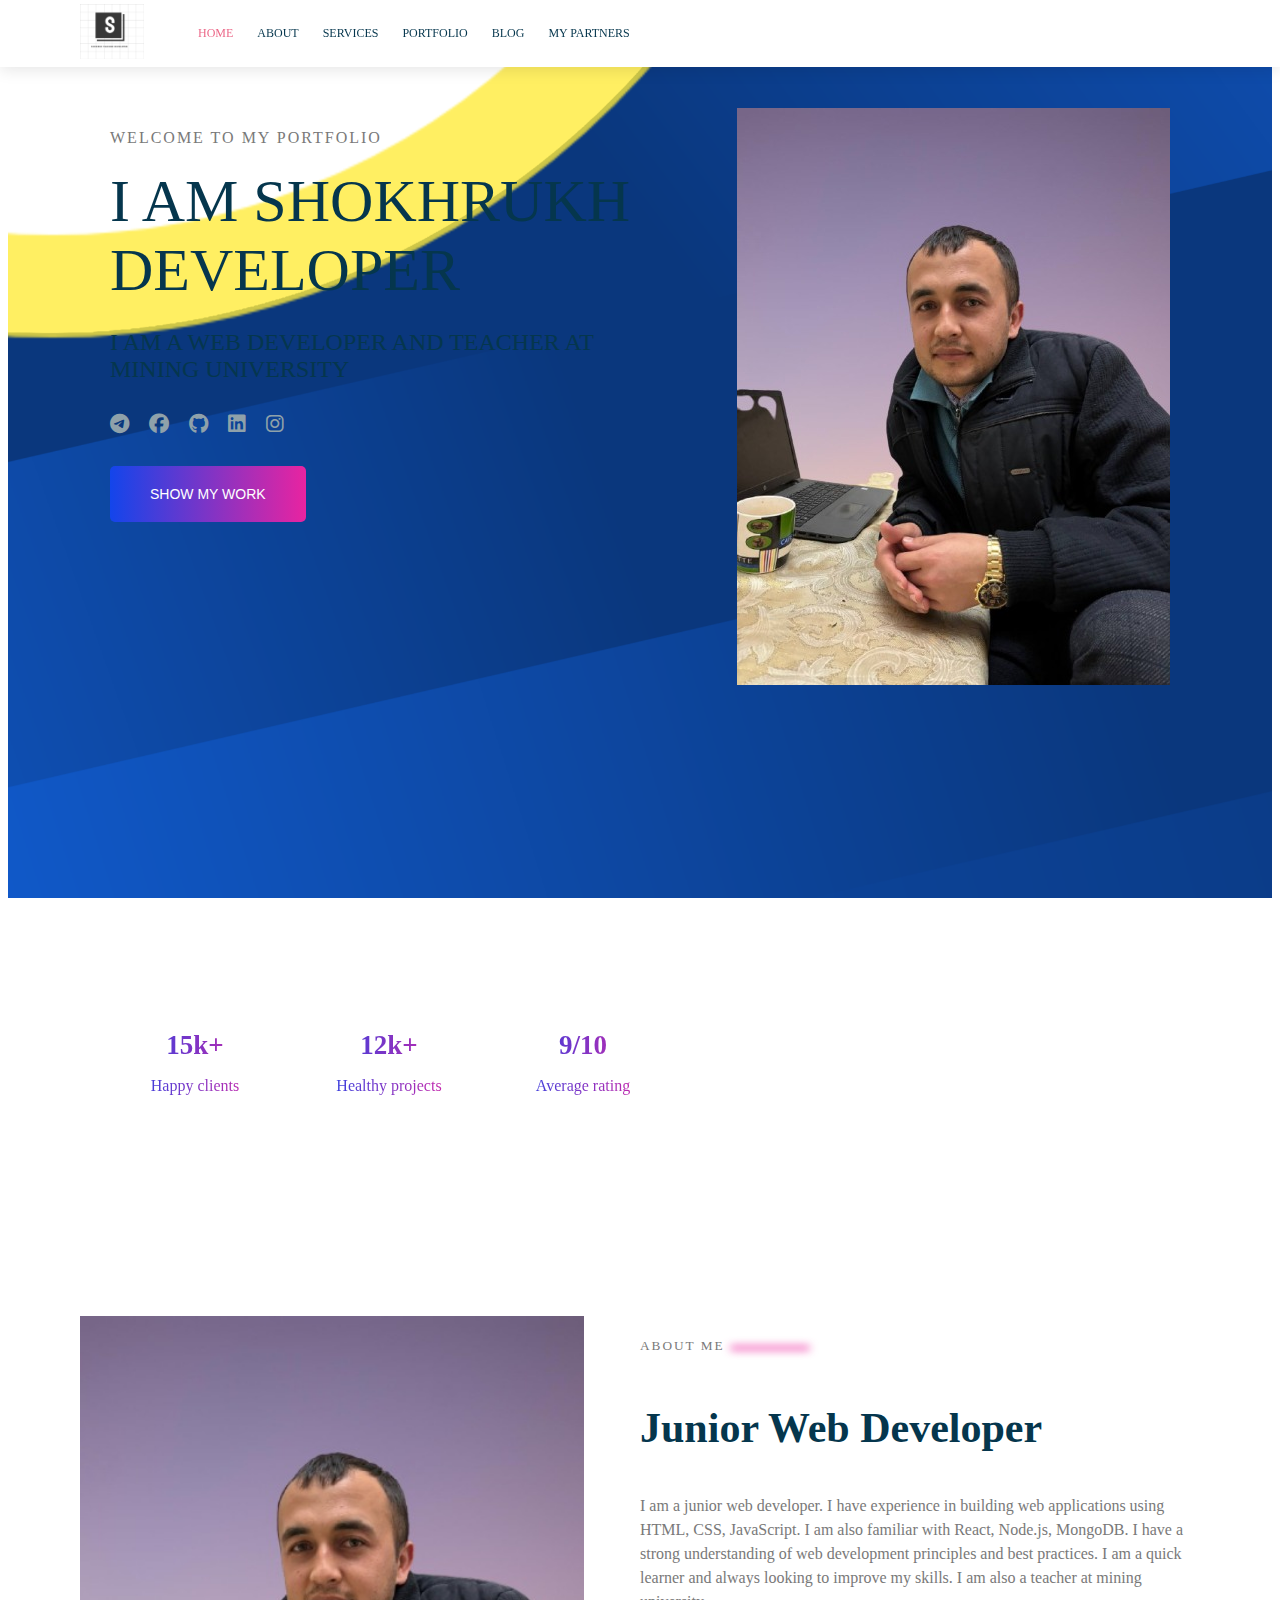
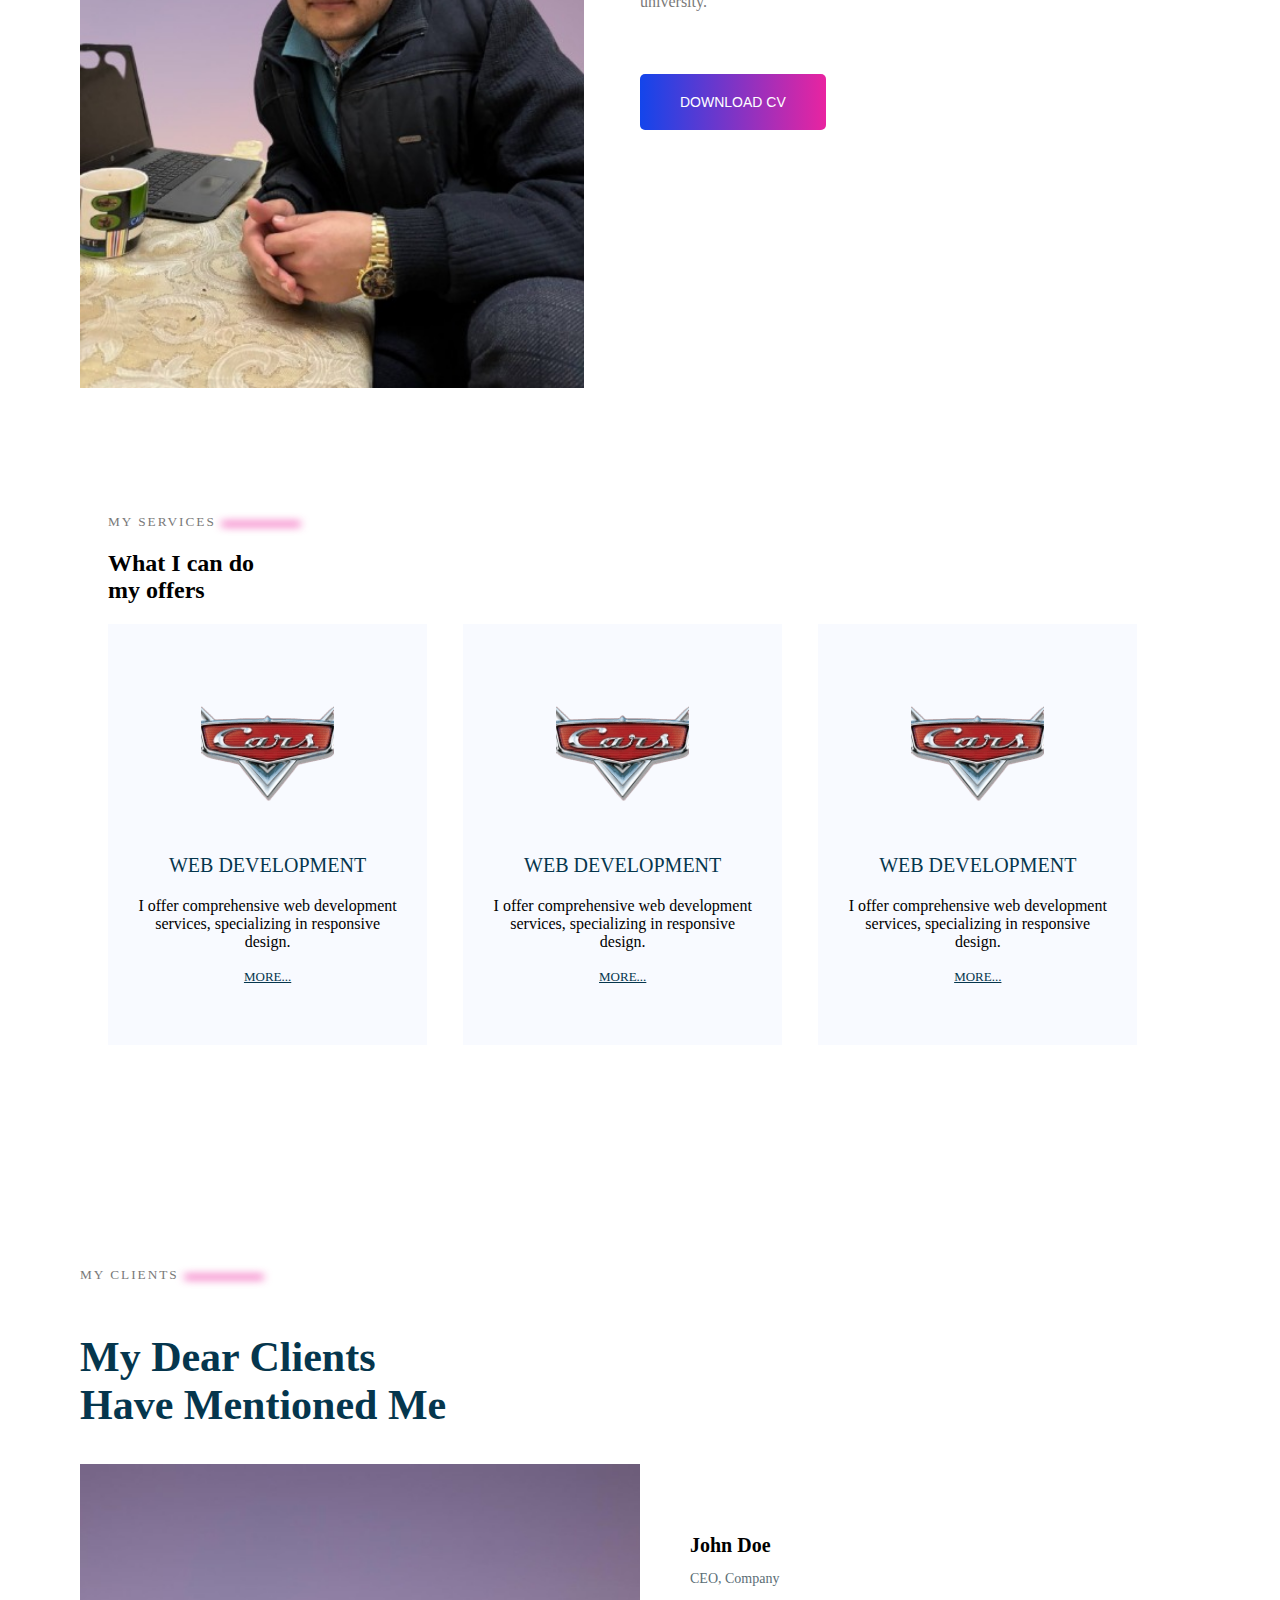
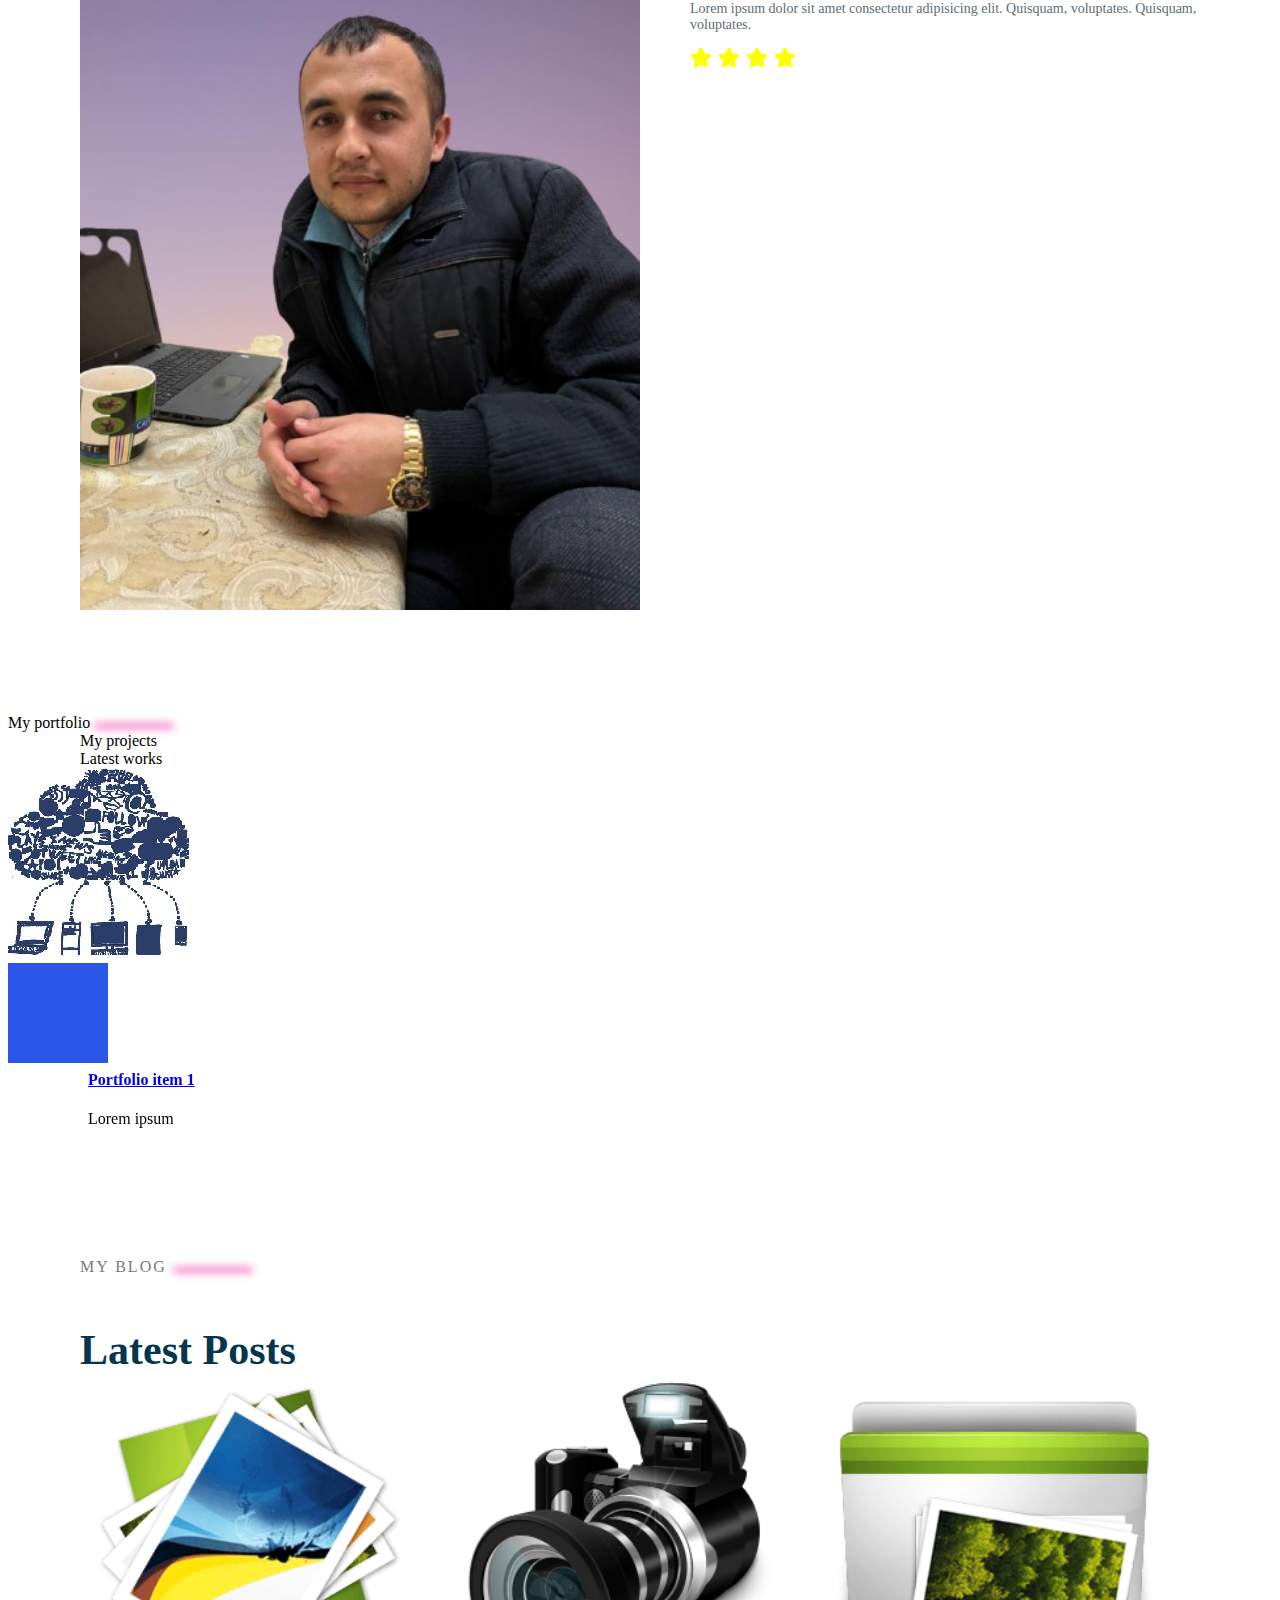
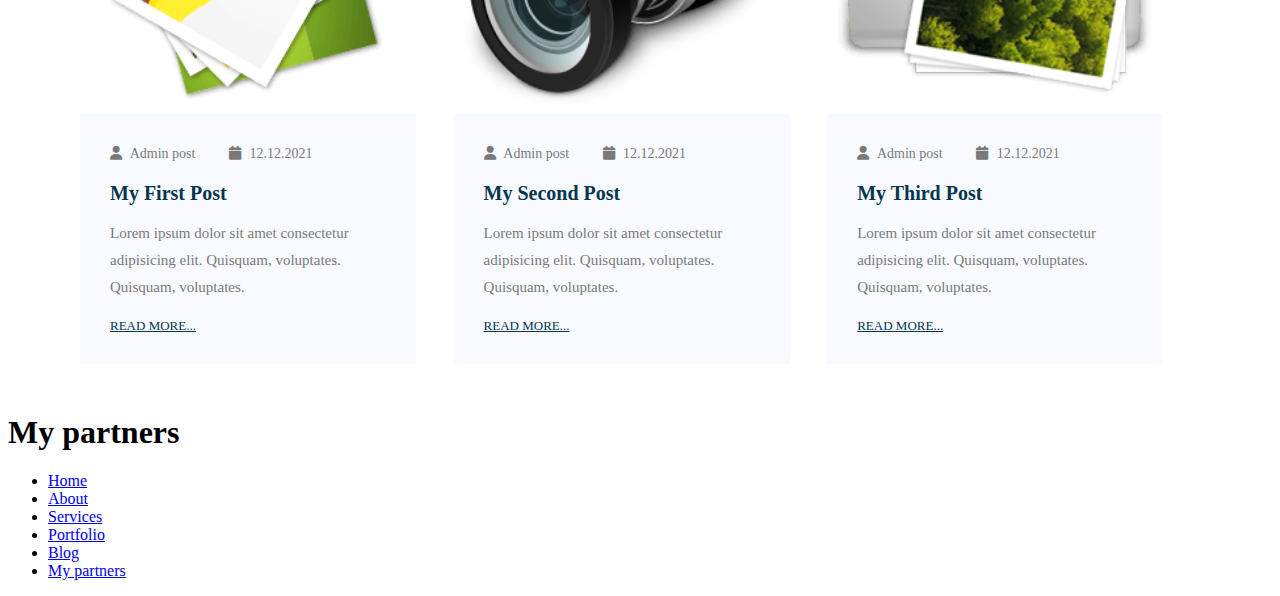
==== commit cf57db2a: "Posts section add" ====
--- a/index.html
+++ b/index.html
@@ -266,9 +266,90 @@
    <!-- /Portfolio section-->
    
    <!-- Blog section-->
-   <section>
-      <h1>My blog</h1>
-   </section>
+    <div class="container">
+
+    
+   <section  class="blog">
+      <div class="section-subtitle">
+         My blog
+         <span class="blur-line"></span>
+      </div>
+      <div class="section-title">
+         Latest posts
+      </div>
+      <div class="blog-items">
+         <div class="blog-item">
+            <div class="blog-item__image">
+               <img src="./images/Gakuseisean-Aire-Images.256.png" alt="Blog image">
+            </div>
+            <div class="blog-item__info">
+               <div class="blog-item__main-info">
+                  <span class="blog-item-author">
+                    <i class="fa fa-user"></i>
+                     Admin post
+                  </span>
+                  <span class="blog-item__date">
+                     <i class="fa fa-calendar"></i>
+                     12.12.2021
+               </div>
+               <h5 class="blog-item__title">
+                  My first post
+               </h5>
+               <p class="blog-item__description">
+                  Lorem ipsum dolor sit amet consectetur adipisicing elit. Quisquam, voluptates. Quisquam, voluptates.
+               </p>
+               <a href="#" class="blog-item__learn-more">Read more...</a>
+            </div>
+         </div>
+         <div class="blog-item">
+            <div class="blog-item__image">
+               <img src="./images/Treetog-Junior-Camera.256.png" alt="Blog image">
+            </div>
+            <div class="blog-item__info">
+               <div class="blog-item__main-info">
+                  <span class="blog-item-author">
+                    <i class="fa fa-user"></i>
+                     Admin post
+                  </span>
+                  <span class="blog-item__date">
+                     <i class="fa fa-calendar"></i>
+                     12.12.2021
+               </div>
+               <h5 class="blog-item__title">
+                  My second post
+               </h5>
+               <p class="blog-item__description">
+                  Lorem ipsum dolor sit amet consectetur adipisicing elit. Quisquam, voluptates. Quisquam, voluptates.
+               </p>
+               <a href="#" class="blog-item__learn-more">Read more...</a>
+            </div>
+         </div>
+
+         <div class="blog-item">
+            <div class="blog-item__image">
+               <img src="./images/Gakuseisean-Aire-Pictures.256.png" alt="Blog image">
+            </div>
+            <div class="blog-item__info">
+               <div class="blog-item__main-info">
+                  <span class="blog-item-author">
+                    <i class="fa fa-user"></i>
+                     Admin post
+                  </span>
+                  <span class="blog-item__date">
+                     <i class="fa fa-calendar"></i>
+                     12.12.2021
+               </div>
+               <h5 class="blog-item__title">
+                  My third post
+               </h5>
+               <p class="blog-item__description">
+                  Lorem ipsum dolor sit amet consectetur adipisicing elit. Quisquam, voluptates. Quisquam, voluptates.
+               </p>
+               <a href="#" class="blog-item__learn-more">Read more...</a>
+            </div>
+         </div>
+      </div>
+   </section></div>
    <!-- /Blog section-->
    <!-- Partners section-->
    <section>
--- a/css/main.css
+++ b/css/main.css
@@ -2,6 +2,7 @@
 /* Core styles */
 .body{
     font-family: sans-serif;
+    margin: 0px;
 }
 .container{
     width: 1120px;
@@ -29,13 +30,17 @@
 }
 .button{
     border: none;
-    background-color: #1c44e4;
+    background: linear-gradient(to right, #1345eb 0%, #ed239f 51%, #1345eb 100%);
+    background-size: 200% auto;
     color: #fff;
     font-weight: 500;
     font-size: 14px;
     padding: 20px 40px;
     cursor: pointer;
     border-radius: 5px;
+}
+.button:hover{
+    background-position: right center;
 }
 .blur-line{
     display: inline-block;
@@ -139,6 +144,9 @@
     text-align: center;
     padding: 5px 10px;
     margin-right: 20px;
+    background: linear-gradient(90deg,#1345eb 0%, #ed239f 100%);
+    -webkit-background-clip: text;
+    -webkit-text-fill-color: transparent;
 }
 .statistics__number{
     font-size: 27px;
@@ -288,3 +296,82 @@
     bottom: 14px;
     left: 80px;
 }
+
+/* Blog section styles */
+
+blog{
+    padding-top: 100px;
+}
+
+.blog-items{
+    margin-bottom: 50px;
+}
+
+.blog-item{
+    width: 30%;
+    display: inline-block;
+    margin-right: 3%;
+    box-sizing: border-box;
+}
+.blog-item:hover{
+    box-shadow: 0px 10px 20px rgb(5 56 77 / 10%);
+}
+.blog-item:hover .blog-item__info{
+    background-color: white;
+}
+.blog-item__image img{
+    width: 100%;
+}
+.blog-item__info{
+    color: #797979;
+    background-color: #f8faff;
+    padding: 30px;
+}
+.blog-item__main-info{
+    margin-bottom: 14px;
+
+}
+.blog-item__date{
+    margin-right: 10px;
+}
+.blog-item__title{
+    margin-bottom: 10px;
+    color: #05364D;
+    font-size: 20px;
+    font-weight: 500;
+    text-transform: capitalize;
+}
+.blog-item__main-info i{
+    margin-right: 5px;
+}
+.blog-item__main-info span{
+    font-size: 14px;
+    margin-right: 30px;
+    font-weight: lighter;
+}
+.blog-item__title{
+    font-size: 20px;
+    margin-top: 20px;
+    margin-bottom: 15px;
+    color: #05364D;
+    font-weight: 700;
+}
+.blog-item__description{
+    color: #797979;
+    font-size: 15px;
+    font-weight: lighter;
+    line-height: 27px;
+}
+.blog-item__learn-more{
+    color: #05364D;
+    font-size: 13px;
+    font-weight: 500;
+    text-transform: uppercase;
+}
+.blog-item__learn-more:hover{
+    color: #ed239f
+}
+
+
+
+/* /Blog section styles */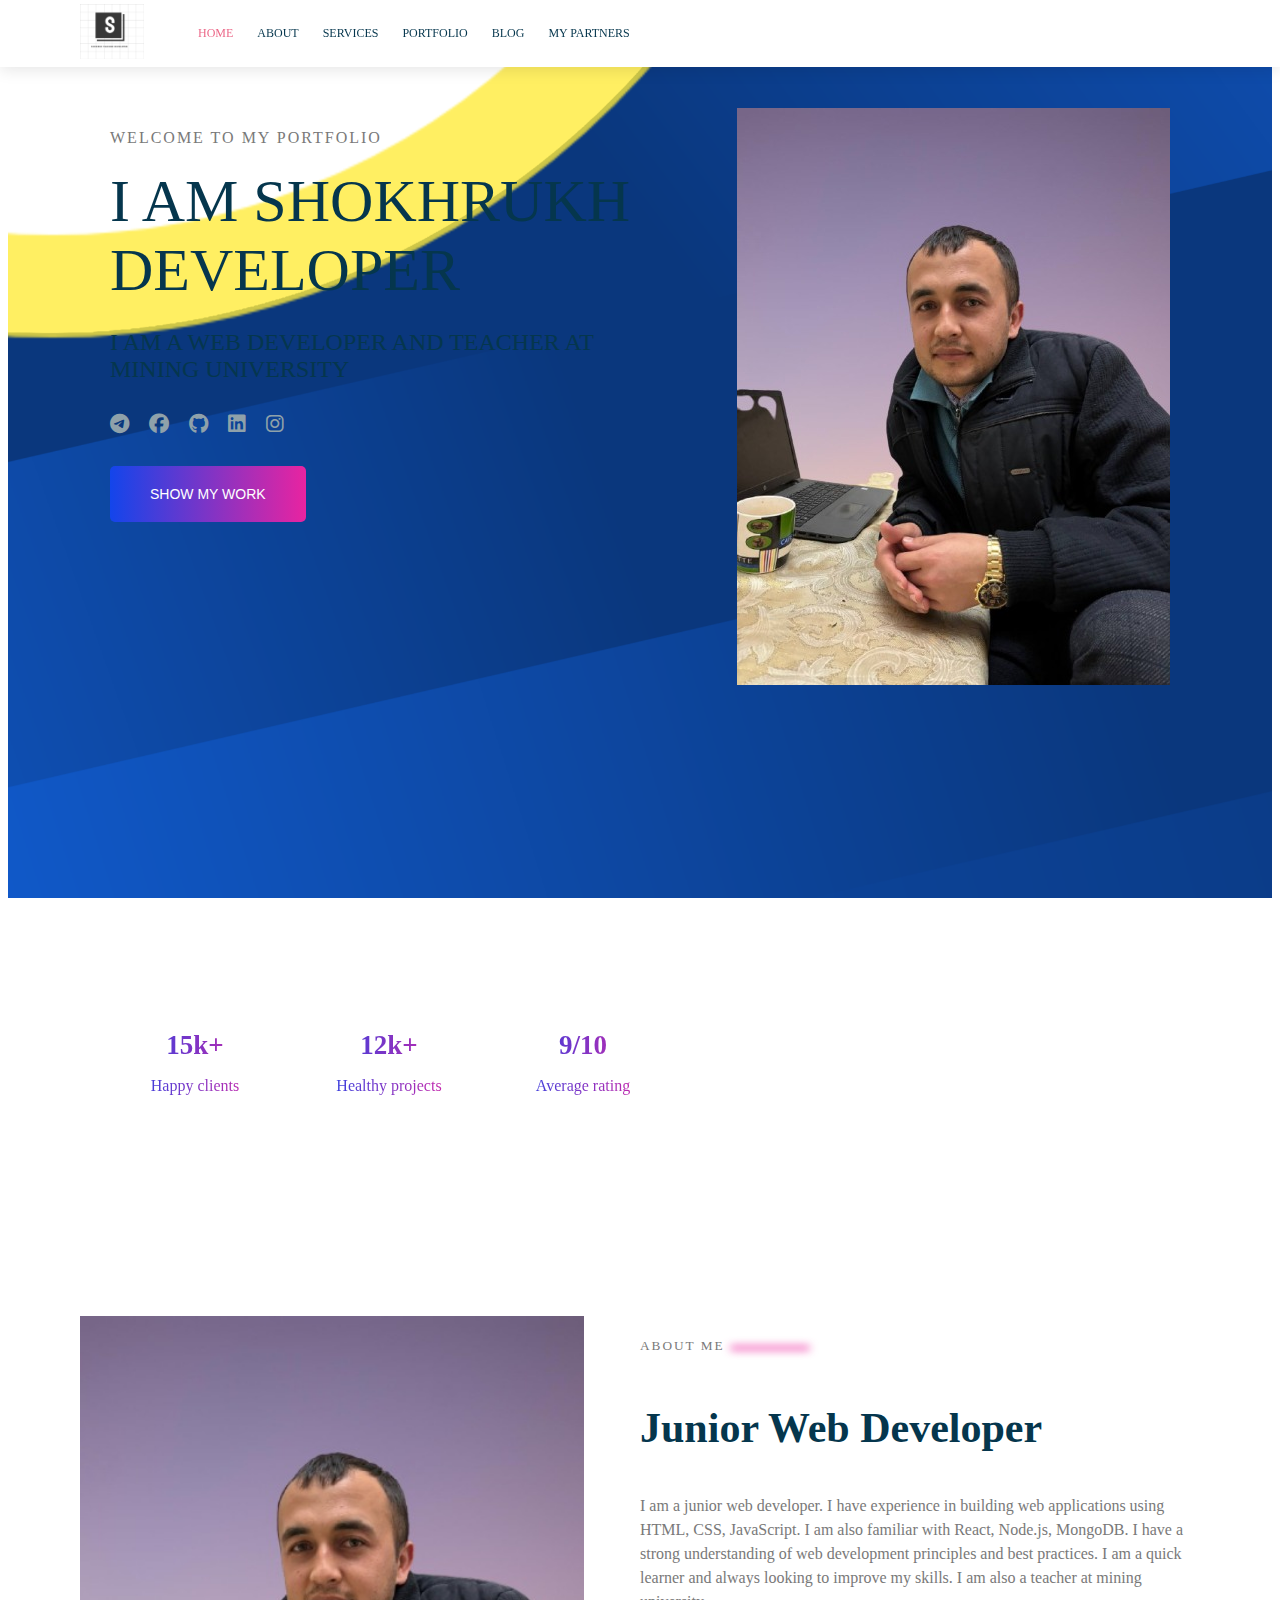
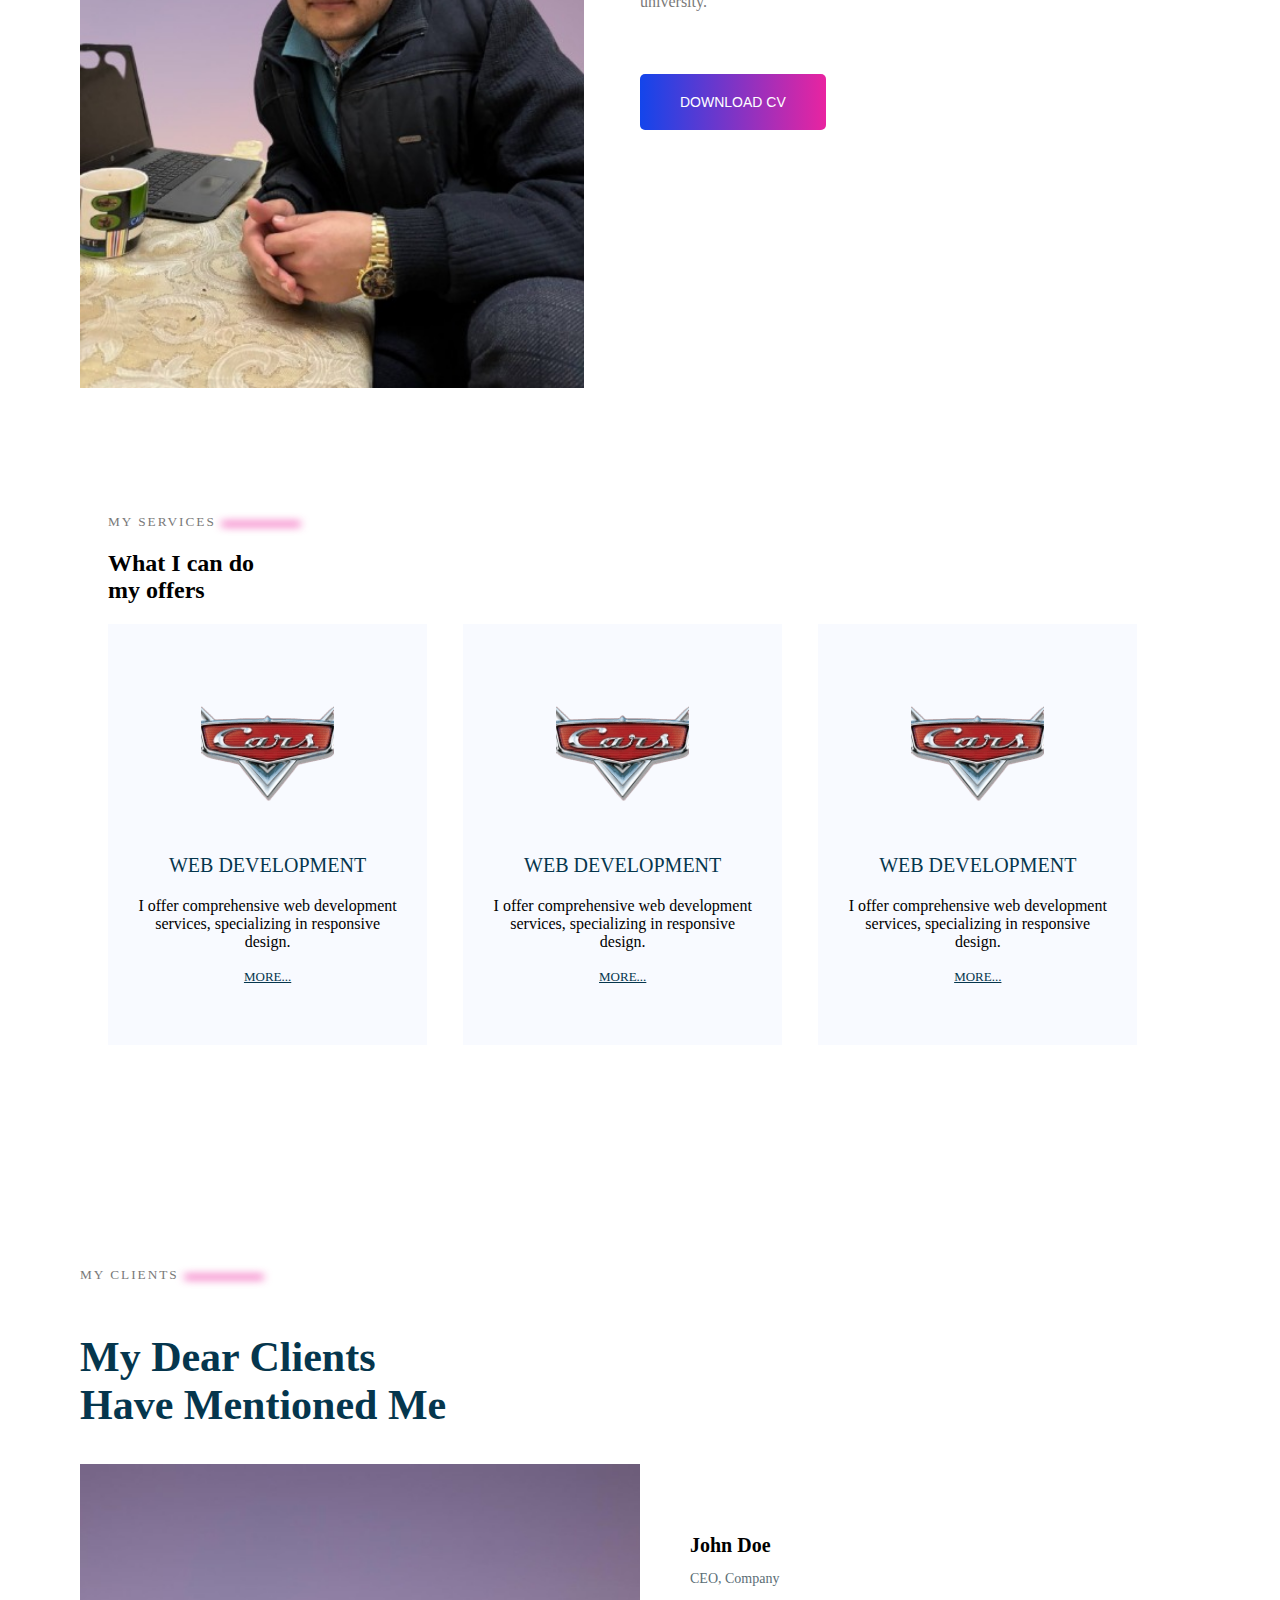
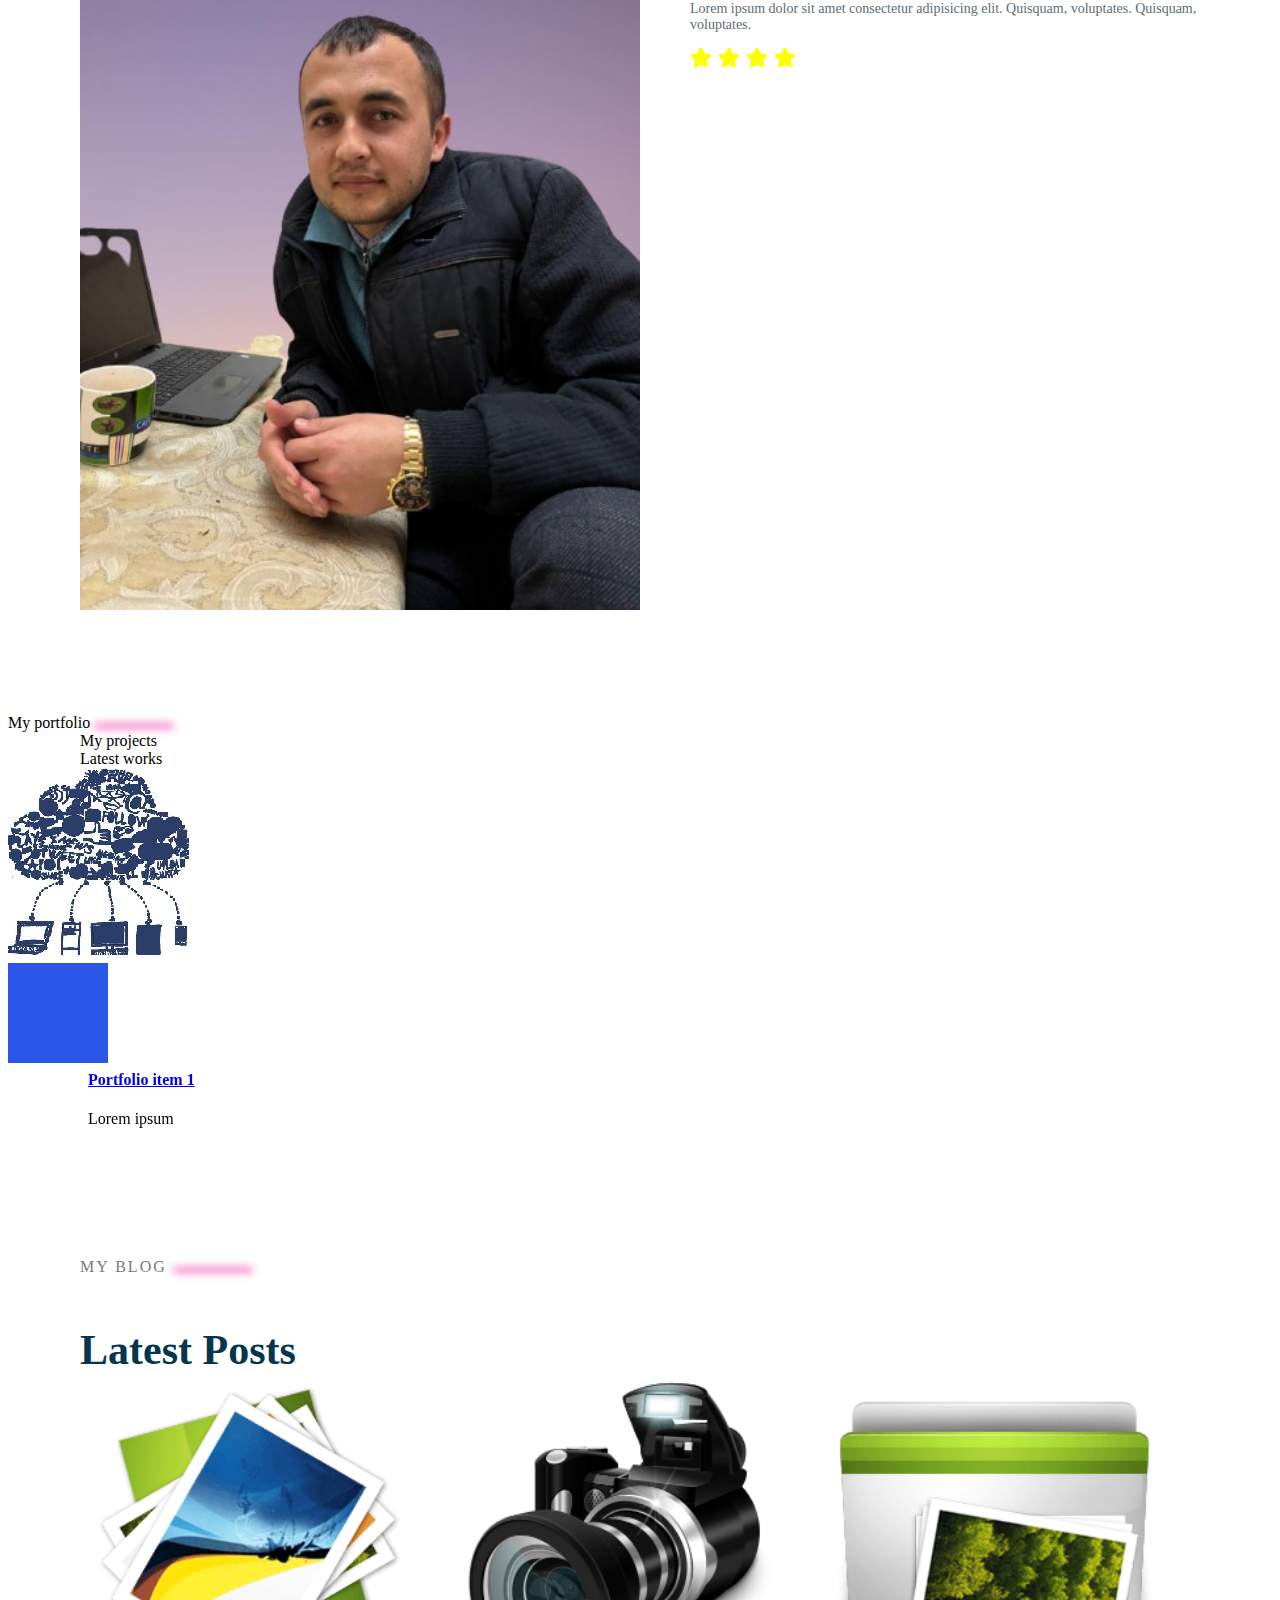
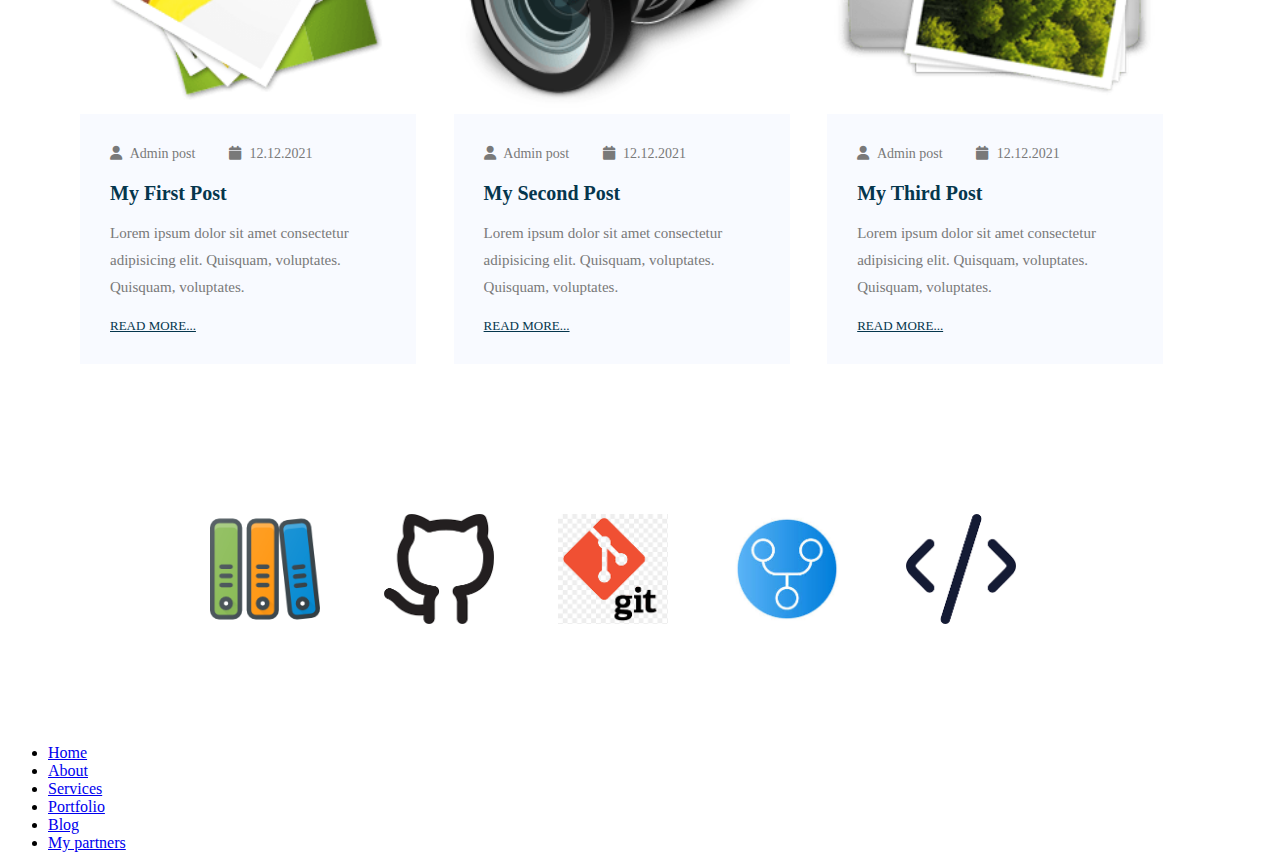
==== commit cc4bbe60: "parners section add" ====
--- a/index.html
+++ b/index.html
@@ -352,9 +352,25 @@
    </section></div>
    <!-- /Blog section-->
    <!-- Partners section-->
-   <section>
-      <h1>My partners</h1>
-   </section>
+   <div class="container">
+      <section id="partners" class="partners">
+        <div class="partner">
+         <img src="./images/icon-1.png" alt="">
+        </div>
+        <div class="partner">
+         <img src="./images/icon-2.png" alt="">
+        </div>
+        <div class="partner">
+         <img src="./images/icon-3.png" alt="">
+        </div>
+        <div class="partner">
+         <img src="./images/icon-4.png" alt="">
+        </div>
+        <div class="partner">
+         <img src="./images/icon-5.png" alt="">
+        </div>
+      </section>
+   </div>
    <!-- /Partners section-->
 
    <!-- Footer section-->
--- a/css/main.css
+++ b/css/main.css
@@ -374,4 +374,18 @@
 
 
 
-/* /Blog section styles */+/* /Blog section styles */
+
+/* Partners section styles */
+.partners{
+    padding: 100px;
+}
+.partner{
+    display: inline-block;
+    padding: 0 30px;
+}
+.partner img{
+    width: 110px;
+    height: 110px;
+    object-fit: cover;
+}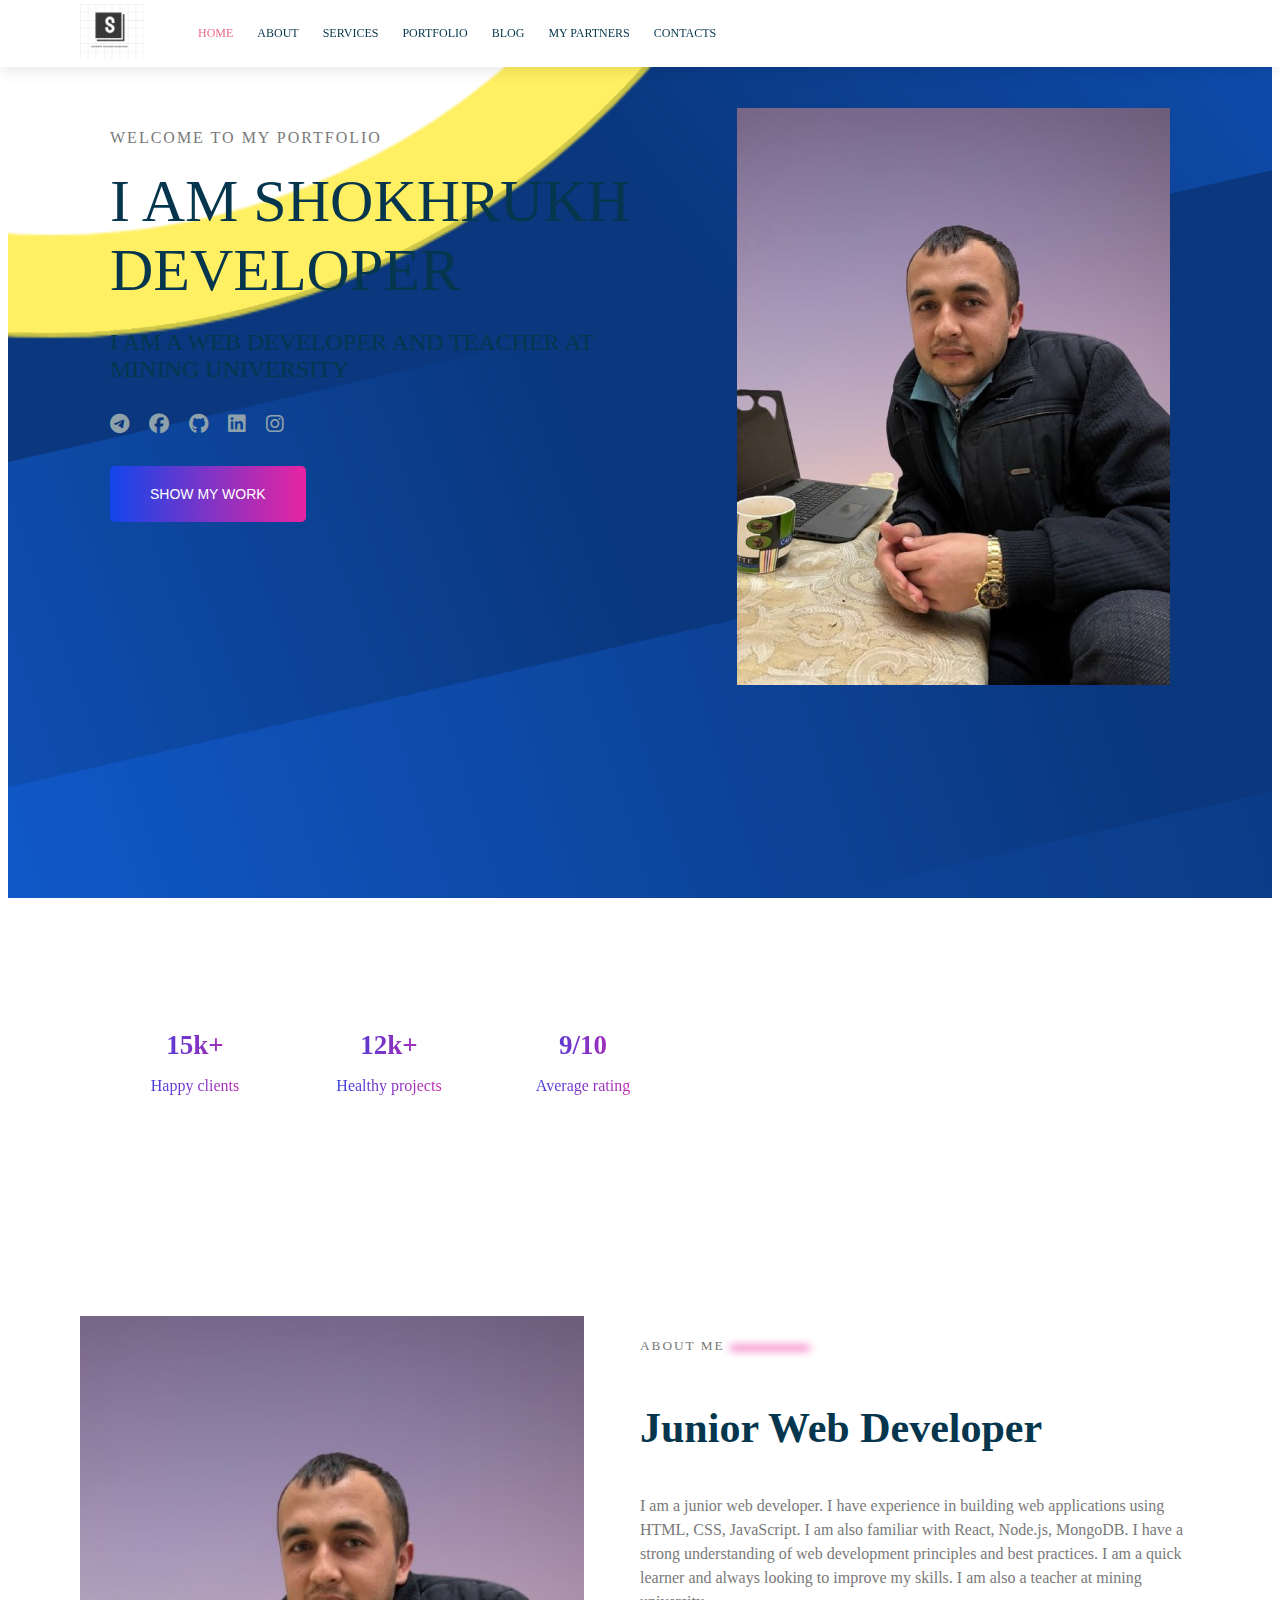
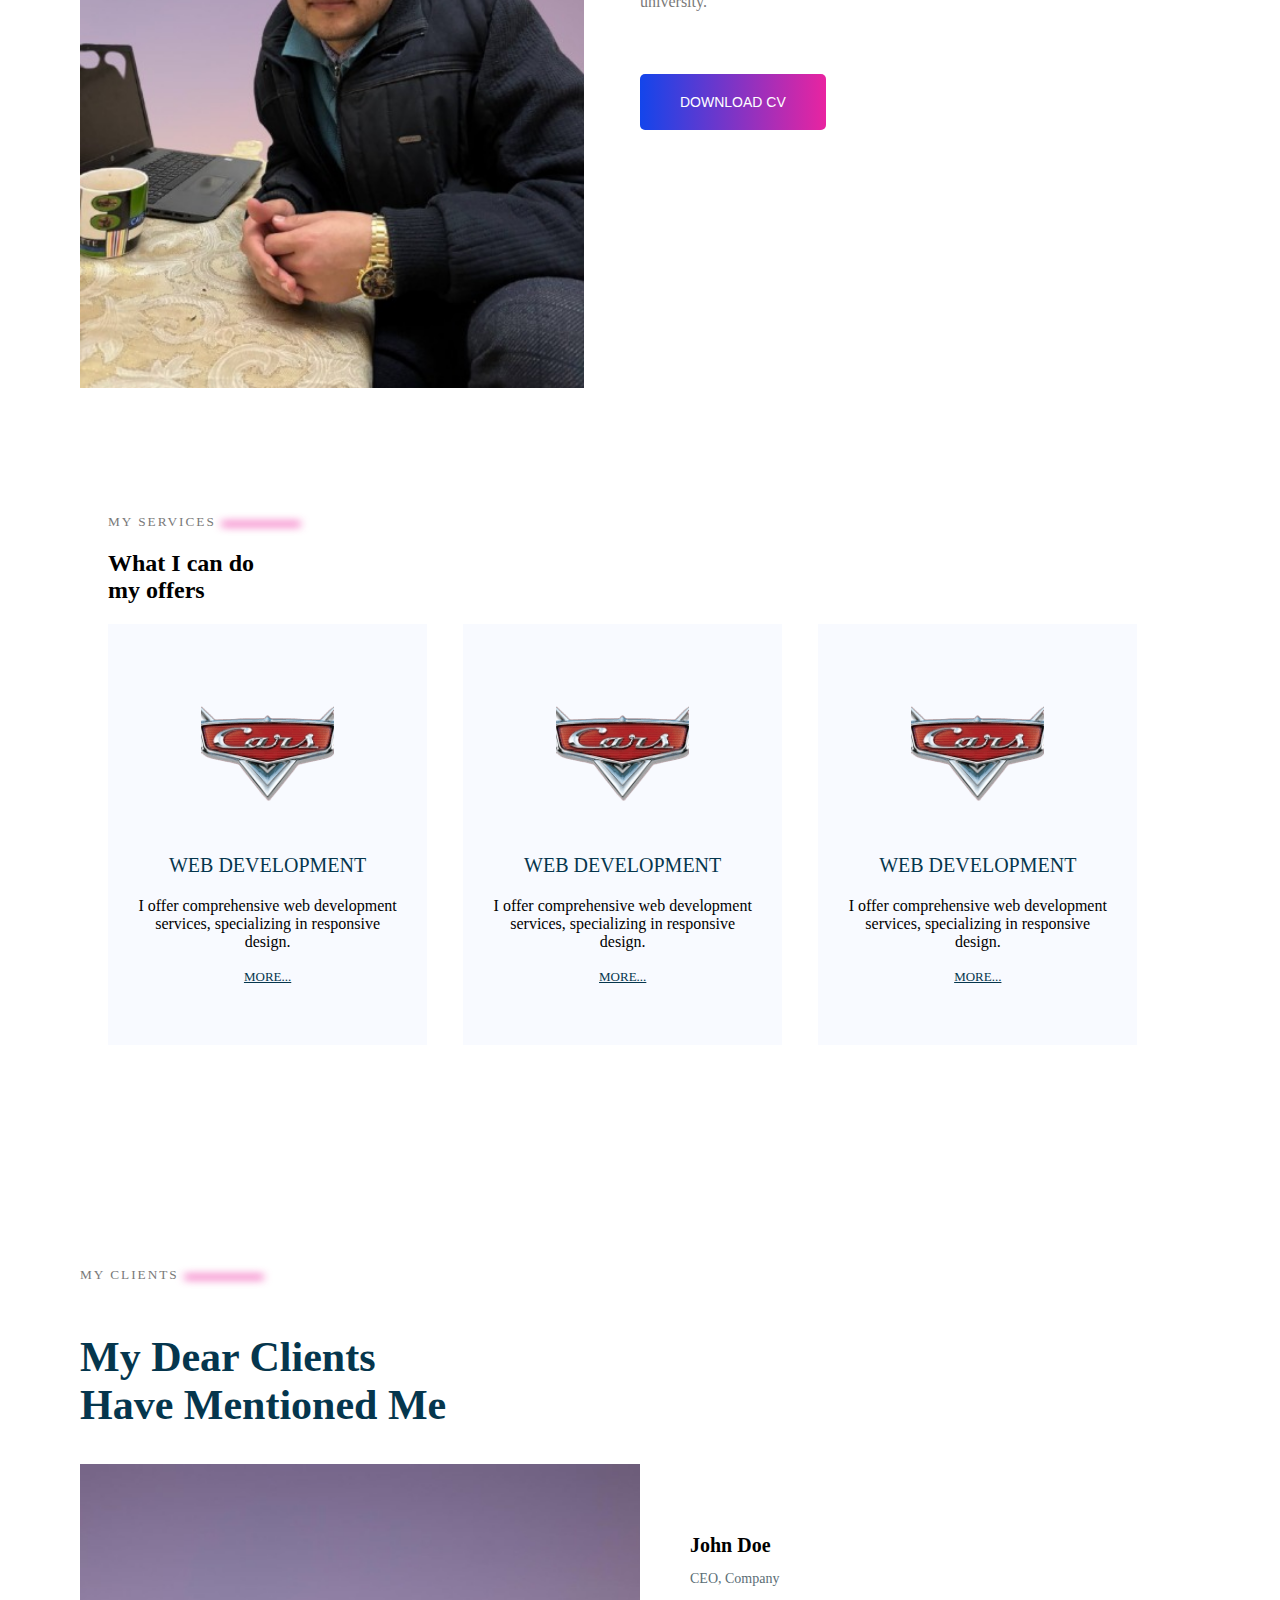
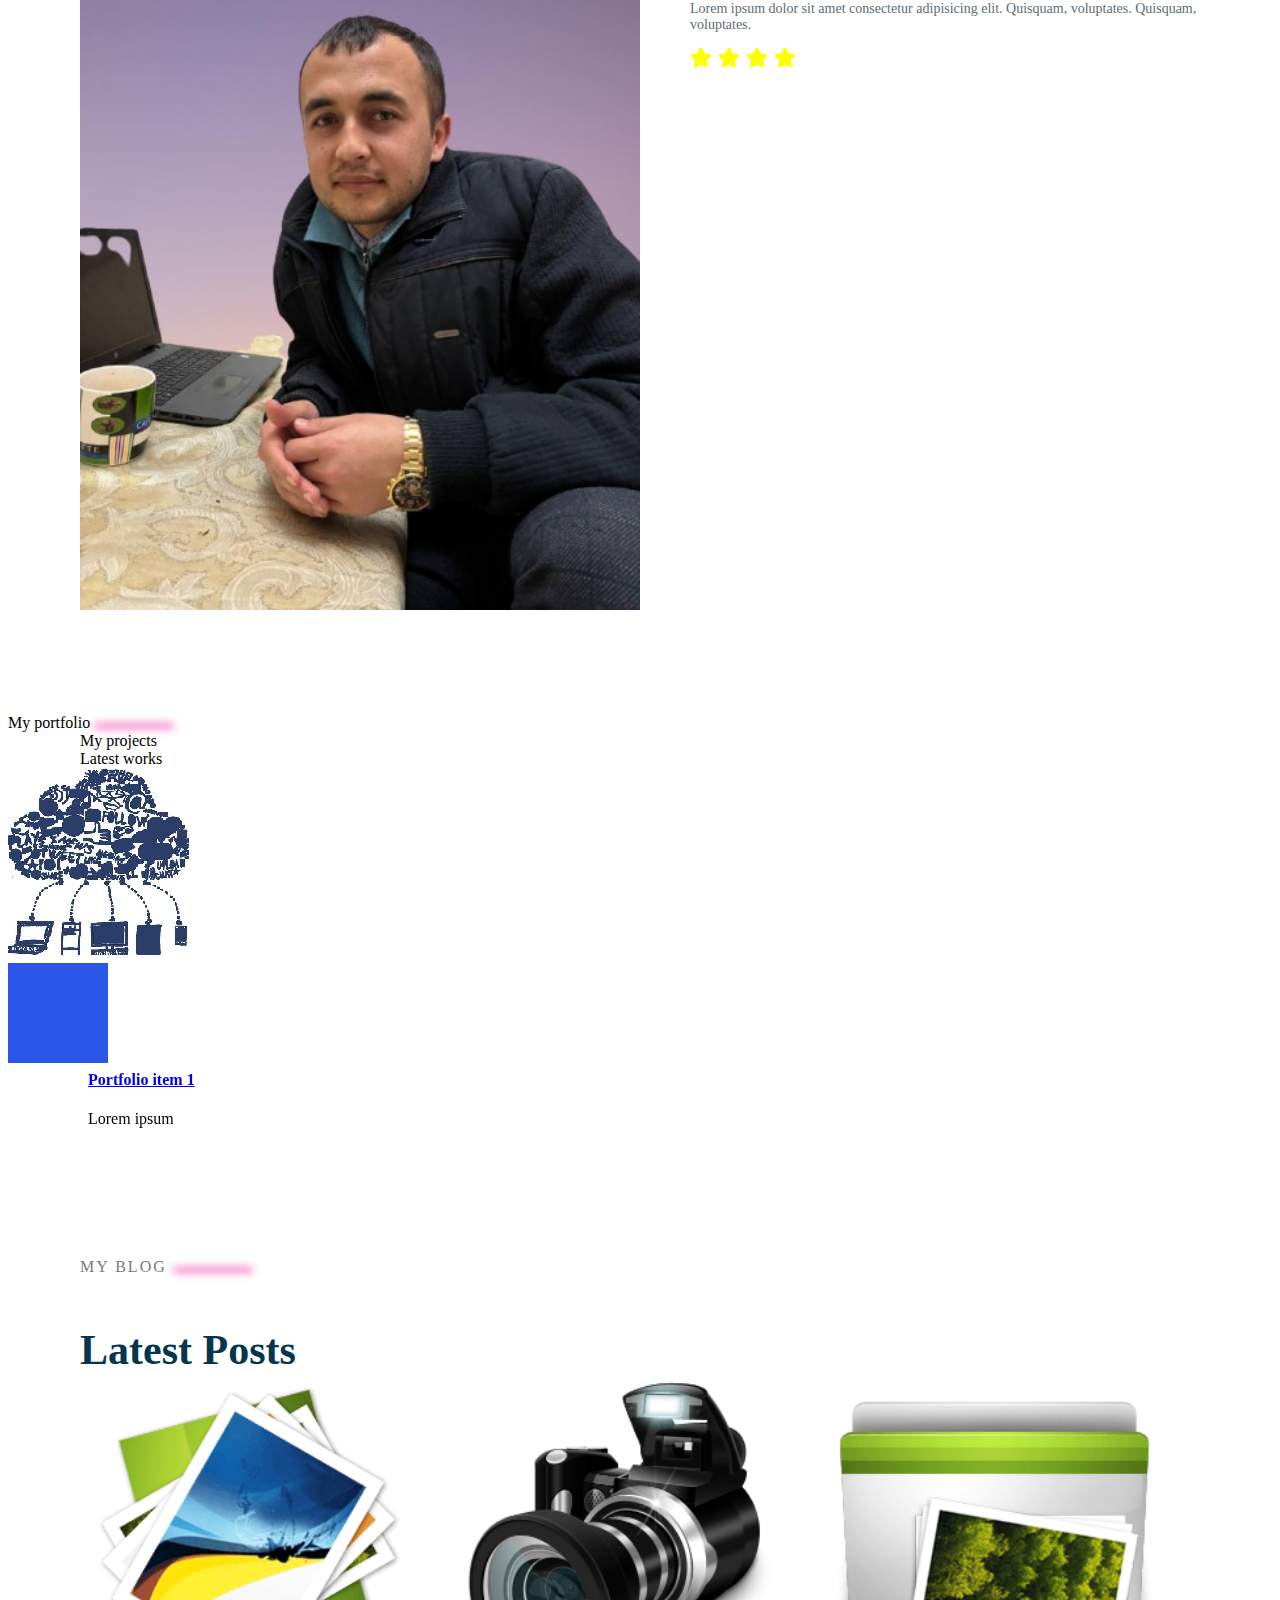
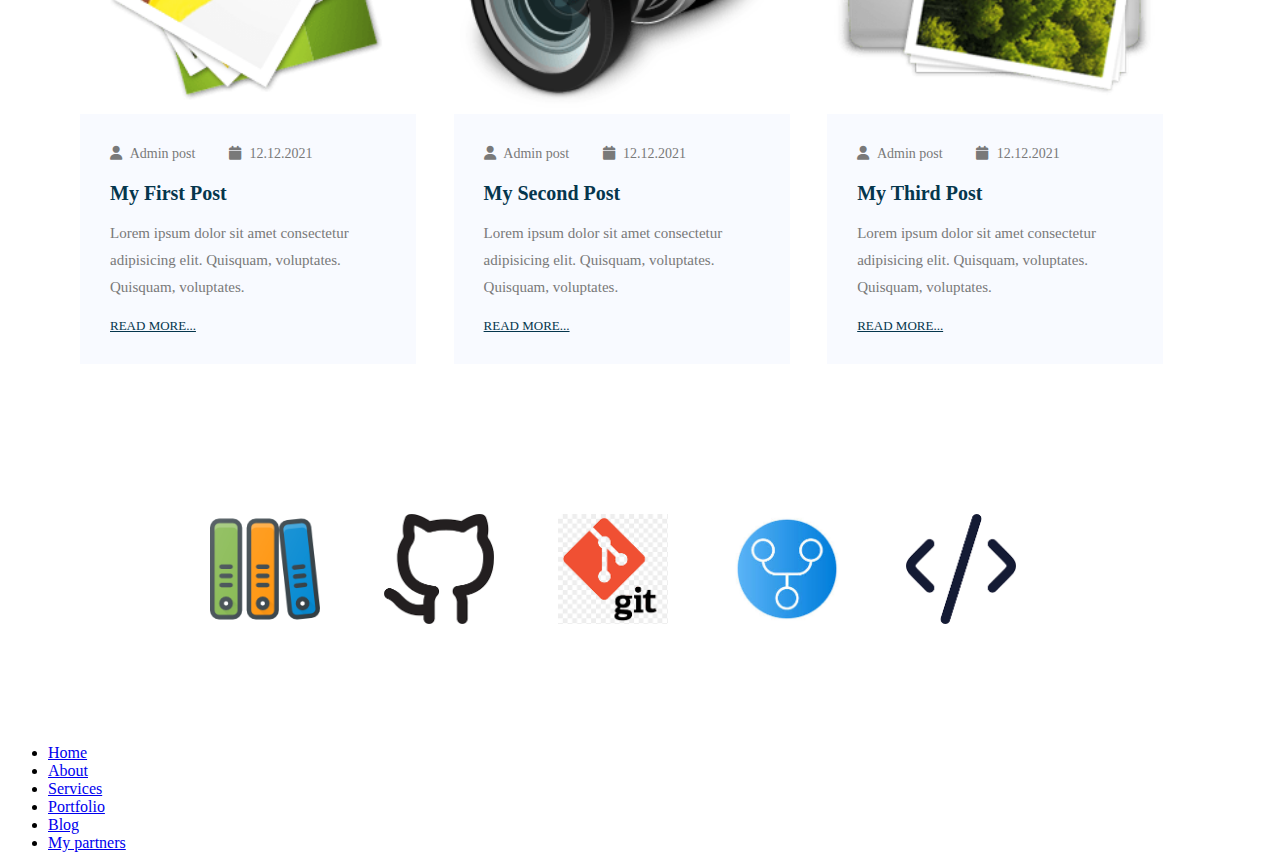
==== commit 3d27506b: "contact page add and degin get ready" ====
--- a/index.html
+++ b/index.html
@@ -4,6 +4,7 @@
 <head>
    <title>Portfolio</title>
    <link rel="stylesheet" href="./css/main.css">
+   <link rel="stylesheet" href="./css/shared.css">
    <link rel="stylesheet" href="https://cdnjs.cloudflare.com/ajax/libs/font-awesome/6.7.2/css/all.min.css"
       integrity="sha512-Evv84Mr4kqVGRNSgIGL/F/aIDqQb7xQ2vcrdIwxfjThSH8CSR7PBEakCr51Ck+w+/U6swU2Im1vVX0SVk9ABhg=="
       crossorigin="anonymous" referrerpolicy="no-referrer" />
@@ -27,6 +28,7 @@
                <li class="main-navigation__item"><a href="#">Portfolio</a></li>
                <li class="main-navigation__item"><a href="#">Blog</a></li>
                <li class="main-navigation__item"><a href="#">My partners</a></li>
+               <li class="main-navigation__item"><a href="../contact.html">Contacts</a></li>
 
             </ul>
          </nav>
--- a/css/main.css
+++ b/css/main.css
@@ -1,101 +1,4 @@
 
-/* Core styles */
-.body{
-    font-family: sans-serif;
-    margin: 0px;
-}
-.container{
-    width: 1120px;
-    margin: 0 auto;
-}
-.to-uppercase{
-    text-transform: uppercase;
-}
-.clearfix{
-    clear: both;
-}
-.section-subtitle{
-    letter-spacing: 2px;
-    font-weight: 500;
-    margin-bottom: 10px;
-    color: #797979;
-    text-transform: uppercase;
-}
-.section-title{
-    color: #05364D;
-    font-size: 42px;
-    font-weight: 700;
-    text-transform: capitalize;
-    margin-top: 50px;
-}
-.button{
-    border: none;
-    background: linear-gradient(to right, #1345eb 0%, #ed239f 51%, #1345eb 100%);
-    background-size: 200% auto;
-    color: #fff;
-    font-weight: 500;
-    font-size: 14px;
-    padding: 20px 40px;
-    cursor: pointer;
-    border-radius: 5px;
-}
-.button:hover{
-    background-position: right center;
-}
-.blur-line{
-    display: inline-block;
-    width: 80px;
-    height: 4px;
-    background-color: rgba(237,35,159,0.9);
-    filter: blur(4px);
-    border-radius: 4px;
-}
-/* Main Header styles */
-.header-logo{
-  display: inline-block;
-  vertical-align: middle;
-}
-.main-banner{
-    background: url('../images/bg.png') no-repeat center center;
-    background-size: cover;
-    background-position: center;
-    min-height: 890px;
-
-}
-.header-logo img{
-  width: 64px;
-
-}
-.main-header{
-    position: fixed;
-    width: 100%;
-    background-color: #ffffff;
-    top: 0px;
-    left: 0px;
-    box-shadow: 0px 3px 15px 0px rgb(0 0 0 / 10%);
-
-}
-.main-navigation{
-    display: inline-block;
-    vertical-align: middle;
-}
-.main-navigation__item{
-    display: inline-block;
-    padding: 10px;
-    text-transform: uppercase;
-    font-size: 12px;
-    font-weight:500;
-}
-.main-navigation__item a{
-    text-decoration: none;
-    color: #05364D;
-}
-.main-navigation__item a:hover{
-    color: #efb6df;
-}
-.main-navigation__item.active a{
-    color: #ec6a8a;
-}
 
 /* Main Section styles */
 .main-section{
@@ -388,4 +291,4 @@
     width: 110px;
     height: 110px;
     object-fit: cover;
-}+} --- a/css/shared.css
+++ b/css/shared.css
@@ -0,0 +1,96 @@
+.body{
+    font-family: sans-serif;
+    margin: 0px;
+}
+.container{
+    width: 1120px;
+    margin: 0 auto;
+}
+.to-uppercase{
+    text-transform: uppercase;
+}
+.clearfix{
+    clear: both;
+}
+.section-subtitle{
+    letter-spacing: 2px;
+    font-weight: 500;
+    margin-bottom: 10px;
+    color: #797979;
+    text-transform: uppercase;
+}
+.section-title{
+    color: #05364D;
+    font-size: 42px;
+    font-weight: 700;
+    text-transform: capitalize;
+    margin-top: 50px;
+}
+.button{
+    border: none;
+    background: linear-gradient(to right, #1345eb 0%, #ed239f 51%, #1345eb 100%);
+    background-size: 200% auto;
+    color: #fff;
+    font-weight: 500;
+    font-size: 14px;
+    padding: 20px 40px;
+    cursor: pointer;
+    border-radius: 5px;
+}
+.button:hover{
+    background-position: right center;
+}
+.blur-line{
+    display: inline-block;
+    width: 80px;
+    height: 4px;
+    background-color: rgba(237,35,159,0.9);
+    filter: blur(4px);
+    border-radius: 4px;
+}
+/* Main Header styles */
+.header-logo{
+  display: inline-block;
+  vertical-align: middle;
+}
+.main-banner{
+    background: url('../images/bg.png') no-repeat center center;
+    background-size: cover;
+    background-position: center;
+    min-height: 890px;
+
+}
+.header-logo img{
+  width: 64px;
+
+}
+.main-header{
+    position: fixed;
+    width: 100%;
+    background-color: #ffffff;
+    top: 0px;
+    left: 0px;
+    box-shadow: 0px 3px 15px 0px rgb(0 0 0 / 10%);
+
+}
+.main-navigation{
+    display: inline-block;
+    vertical-align: middle;
+}
+.main-navigation__item{
+    display: inline-block;
+    padding: 10px;
+    text-transform: uppercase;
+    font-size: 12px;
+    font-weight:500;
+}
+.main-navigation__item a{
+    text-decoration: none;
+    color: #05364D;
+}
+.main-navigation__item a:hover{
+    color: #efb6df;
+}
+.main-navigation__item.active a{
+    color: #ec6a8a;
+}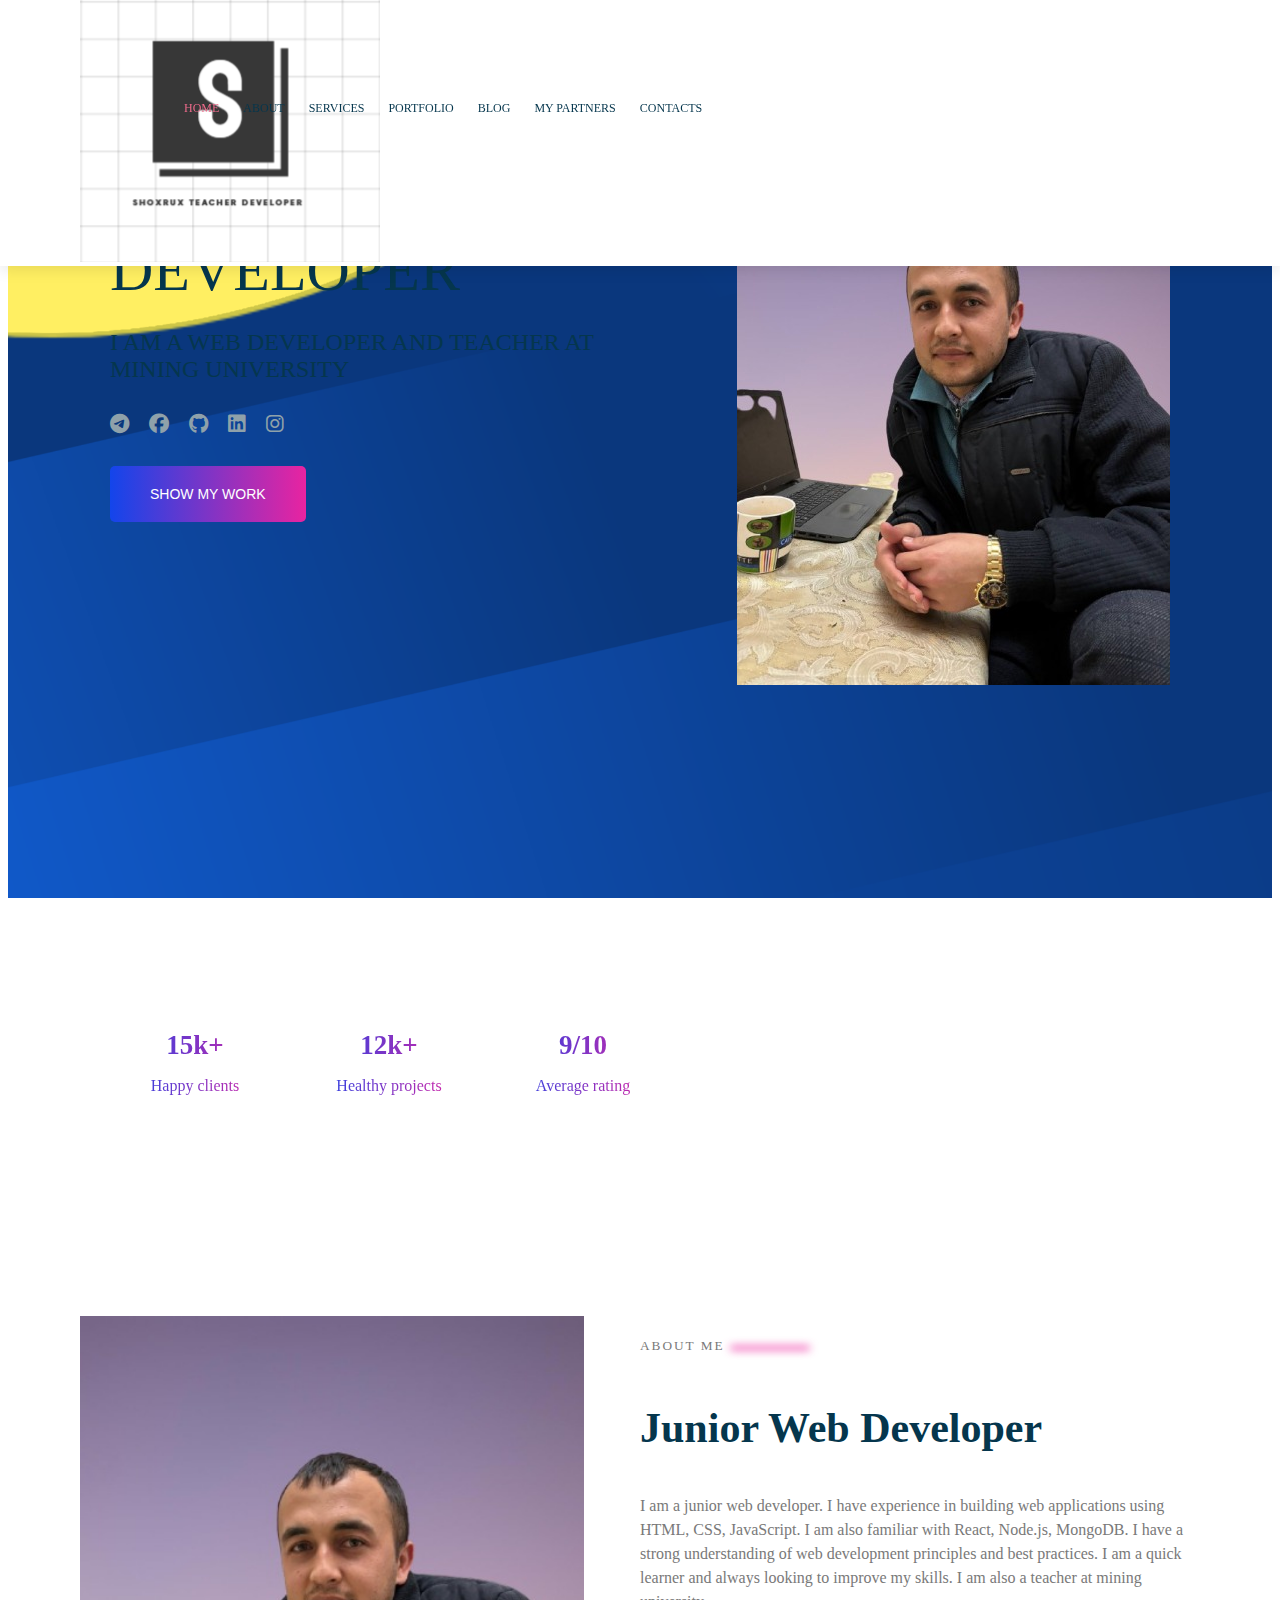
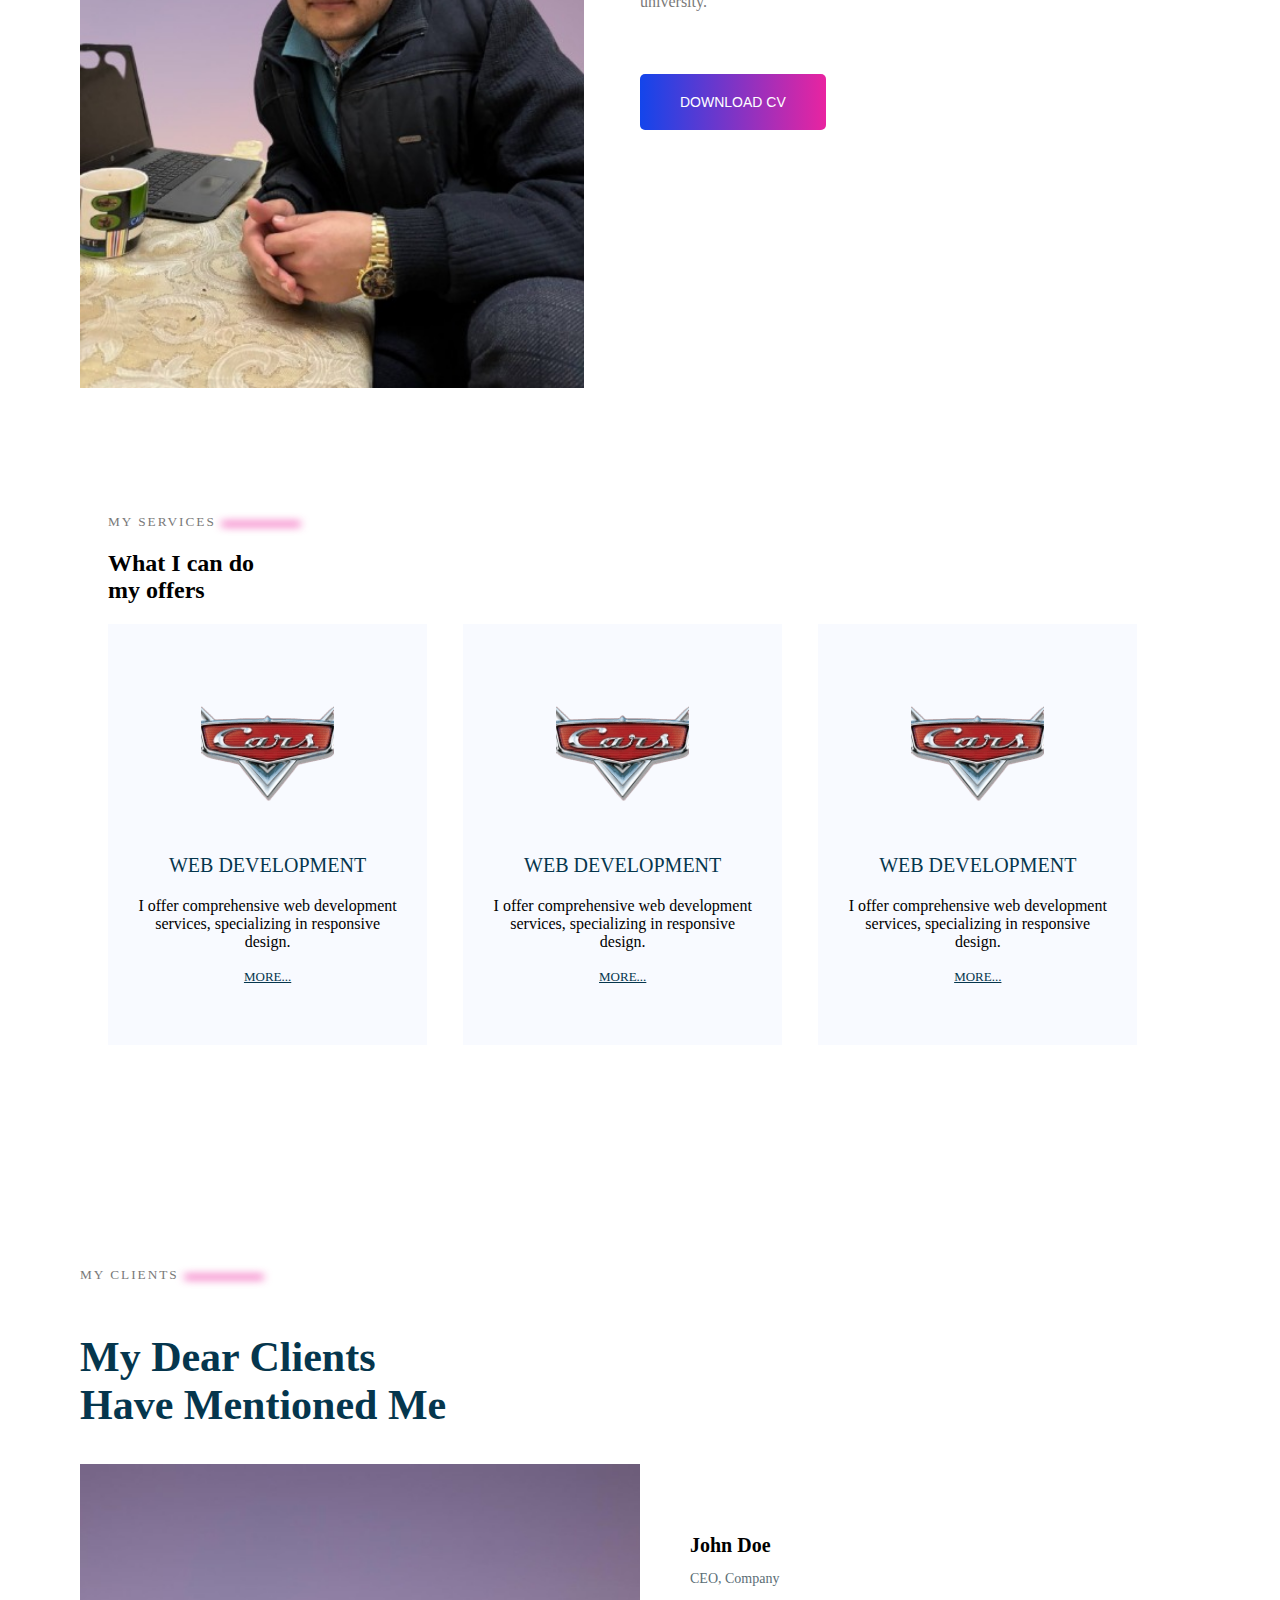
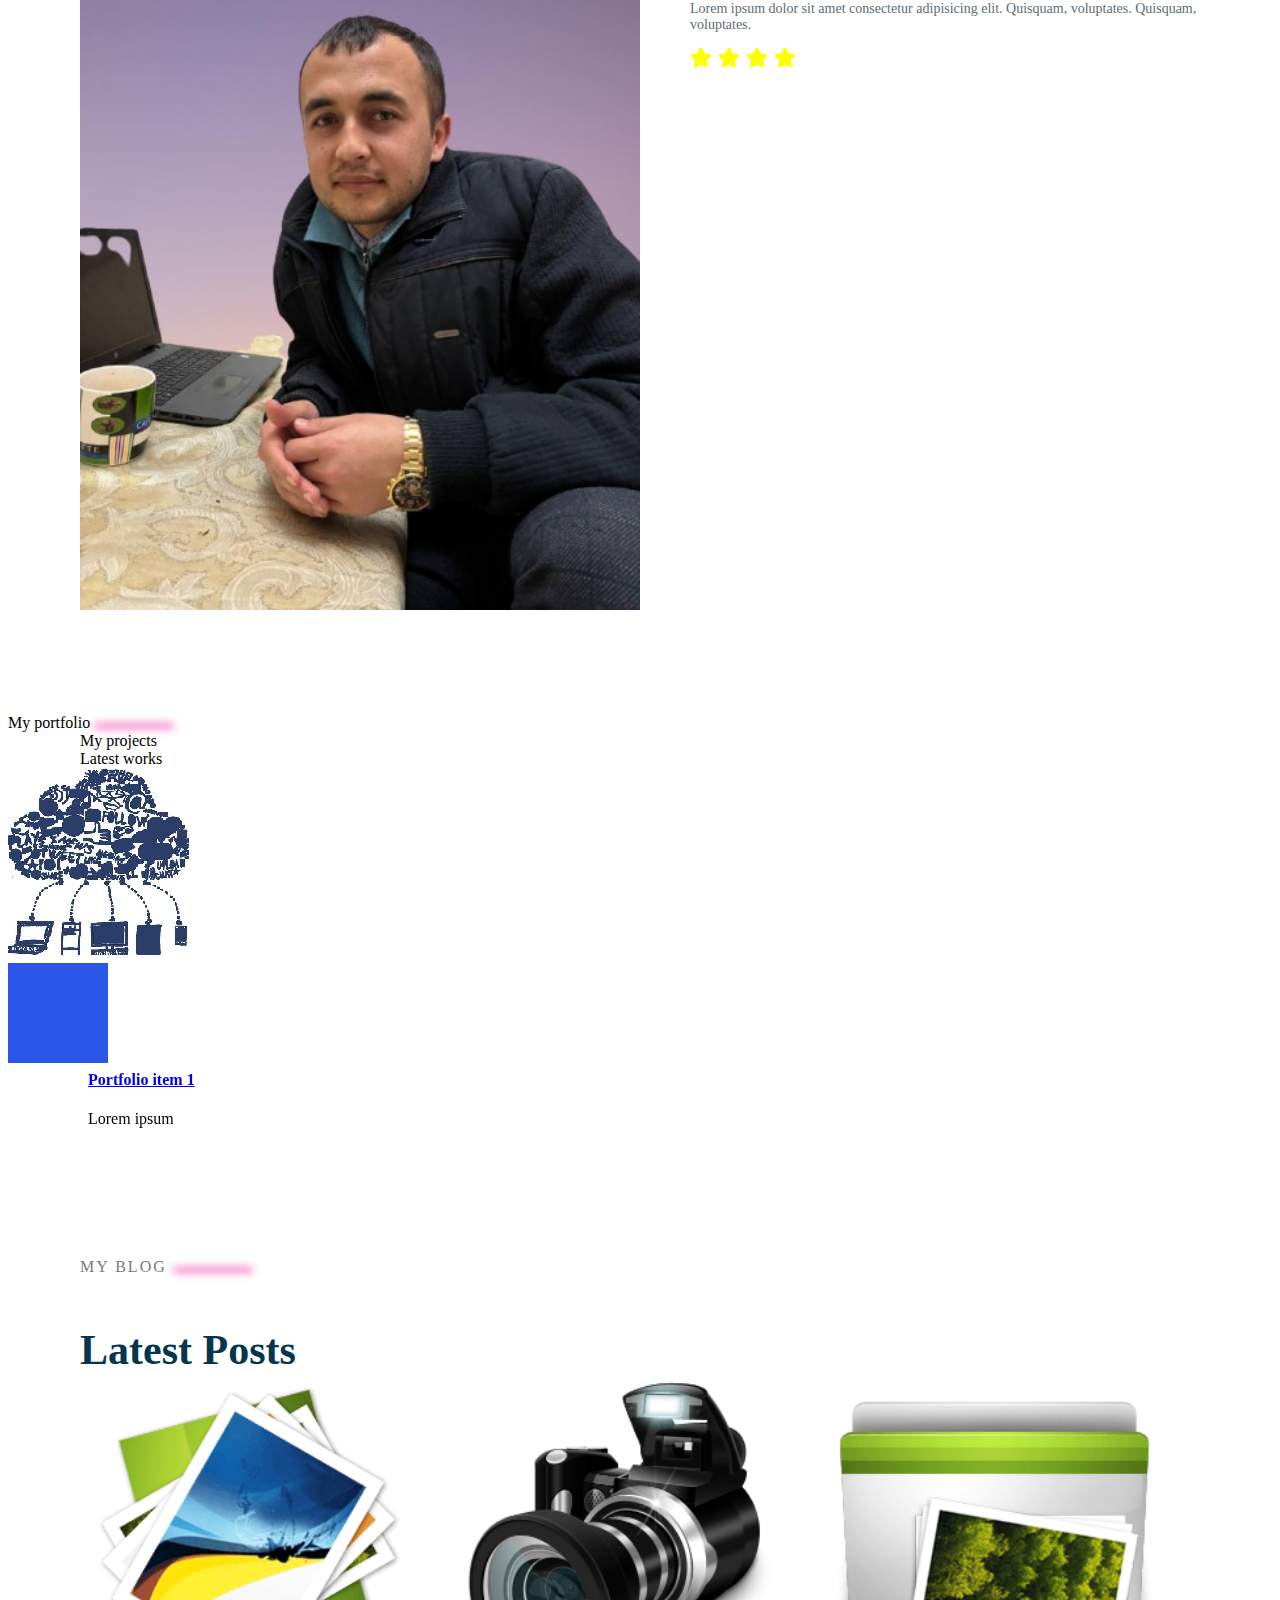
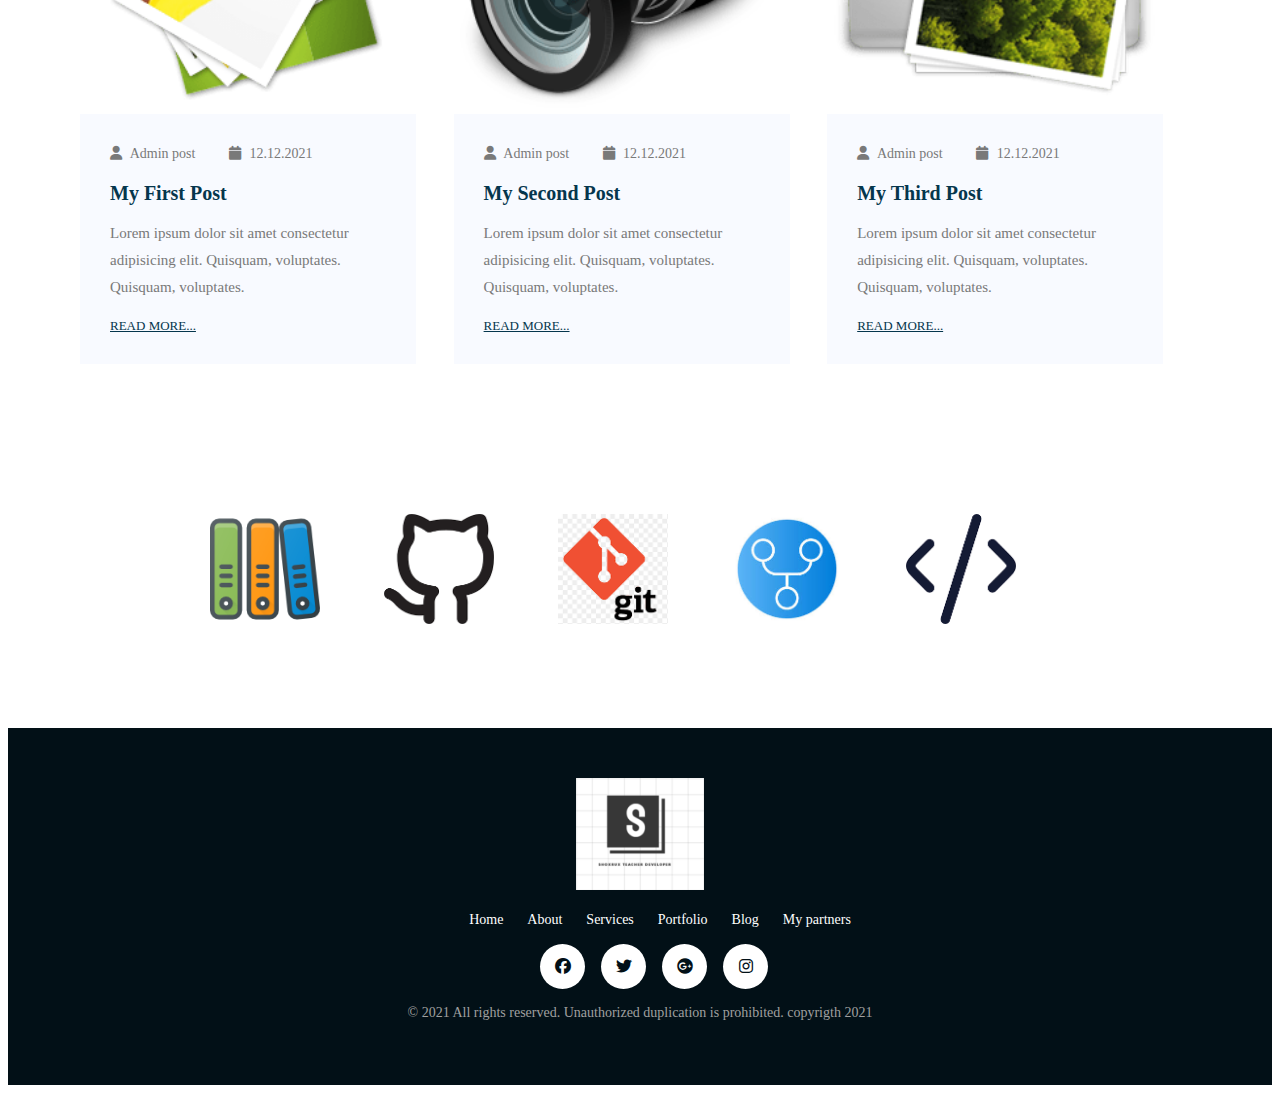
==== commit 5db0f6ce: "some changes occured" ====
--- a/index.html
+++ b/index.html
@@ -3,6 +3,7 @@
 
 <head>
    <title>Portfolio</title>
+   <meta name="viewport" content="width=device-width, initial-scale=1.0">
    <link rel="stylesheet" href="./css/main.css">
    <link rel="stylesheet" href="./css/shared.css">
    <link rel="stylesheet" href="https://cdnjs.cloudflare.com/ajax/libs/font-awesome/6.7.2/css/all.min.css"
@@ -28,7 +29,7 @@
                <li class="main-navigation__item"><a href="#">Portfolio</a></li>
                <li class="main-navigation__item"><a href="#">Blog</a></li>
                <li class="main-navigation__item"><a href="#">My partners</a></li>
-               <li class="main-navigation__item"><a href="../contact.html">Contacts</a></li>
+               <li class="main-navigation__item"><a href="./contact.html">Contacts</a></li>
 
             </ul>
          </nav>
@@ -241,7 +242,7 @@
 
 
    <!-- Portfolio section-->
-   <section id="portfolio" class="portfolio">
+   <section  class="portfolio">
       <!-- <div class="section-subtitle"> -->
       My portfolio
       <span class="blur-line"> </span>
@@ -376,18 +377,53 @@
    <!-- /Partners section-->
 
    <!-- Footer section-->
-   <footer>
-      <nav>
-         <ul>
-            <li><a href="#">Home</a></li>
-            <li><a href="#">About</a></li>
-            <li><a href="#">Services</a></li>
-            <li><a href="#">Portfolio</a></li>
-            <li><a href="#">Blog</a></li>
-            <li><a href="#">My partners</a></li>
+   <footer class="footer">
+      <div class="container">
+
+      <div class="footer__brand">
+         <img src="./images/logo.png" alt="Logo">
+      </div>
+         <nav class="footer__navigation">
+         <ul class="footer__navigation__items">
+            <li class="footer__navigation-item"><a href="#">Home</a></li>
+            <li class="footer__navigation-item"><a href="#">About</a></li>
+            <li class="footer__navigation-item"><a href="#">Services</a></li>
+            <li class="footer__navigation-item"><a href="#">Portfolio</a></li>
+            <li class="footer__navigation-item"><a href="#">Blog</a></li>
+            <li class="footer__navigation-item"><a href="#">My partners</a></li>
 
          </ul>
       </nav>
+      <ul class="footer__socials">
+        <li class="footer__social">
+
+        <a href="#">
+            <i class="fab fa-facebook"></i>
+         </a>
+      </li> 
+      <li class="footer__social">
+         <a href="#">
+            <i class="fab fa-twitter"></i>
+         </a>
+      </li>
+      <li class="footer__social">
+         <a href="#">
+            <i class="fab fa-google-plus"></i>
+         </a>
+      </li>
+      <li class="footer__social">
+         <a href="#">
+            <i class="fab fa-instagram"></i>
+         </a>
+      </li>
+
+      </ul>
+      <p class="footer__copyright">
+         © 2021 All rights reserved. Unauthorized duplication is prohibited.
+         copyrigth 2021
+
+      </p>
+      </div>
    </footer>
    <!-- /Footer section-->
 </body>
--- a/css/main.css
+++ b/css/main.css
@@ -10,7 +10,17 @@
 }
 .main-section__image{
     text-align: right;
-}
+    
+}
+.main-banner{
+    background: url('../images/bg.png') no-repeat center center;
+    background-size: cover;
+    background-position: center;
+    min-height: 890px;
+
+}
+
+
 .main-section__welcome{
     font-size: 16px;
     font-weight: 500;
@@ -35,6 +45,16 @@
 .main-section__action{
     margin-top: 30px;
 
+}
+.main-section__social-networks a{
+    color: #8fa1aa;
+    font-size: 20px;
+    display: inline-block;
+    margin-right: 16px;
+    cursor: pointer;
+}
+.main-section__social-networks a:hover i{
+    color: #1c44e4;
 }
 /* statsistics section styles */
 .statistics{
@@ -62,16 +82,7 @@
     font-weight: 300;
 }
 
-.main-section__social-networks a{
-    color: #8fa1aa;
-    font-size: 20px;
-    display: inline-block;
-    margin-right: 16px;
-    cursor: pointer;
-}
-.main-section__social-networks a:hover i{
-    color: #1c44e4;
-}
+
 /* About me section styles */
 .about-me{
     padding: 100px 0;
@@ -291,4 +302,154 @@
     width: 110px;
     height: 110px;
     object-fit: cover;
-} +} 
+
+@media only screen and (max-width: 991px) {
+    .main-banner{
+        background: none;
+          min-height: auto;
+    }
+      .main-section__image{
+        display: none;
+    } 
+    .main-section > div{
+        width: 100%;
+    }
+    .statistics{
+        width: 100%;
+        padding-top: 1rem;
+    }
+    /* About me section styles */
+    .about-me{
+        padding: 2rem 1.5rem;
+    }
+    .about-me > div{
+        width: 100%;
+    }
+    .about-me__image {
+        display: none;
+    }
+    /* Services section styles */
+    .services{
+        padding: 2rem 1.5rem;
+    }
+    .service-card{  
+        width: 45%;
+        margin-right: 0px;
+        margin-bottom: 20px;
+    }
+     
+    /* Clients section styles */
+    
+      .clients-item > div{
+        width: 96%;
+        float: none;
+        
+    }
+    .client-item__image{
+        padding: s;
+        margin: 0 auto;
+        margin-bottom: 20px;
+        width: 100%;
+    }
+    /* Blog section styles */
+    .blog{
+        padding: 1.5rem 0rem;
+
+    }
+    .blog-item{
+        width: 45%;
+        margin-right: 0px;
+        margin-bottom: 20px;
+    }
+
+    /* Partners section styles */
+    .partners{
+        padding: 1.5rem 0rem;
+    }
+    .partner{
+        
+        display: block;
+        margin-right: 0px;
+        margin-bottom: 20px;
+        padding: 0px;
+        text-align: center;
+    }
+
+}
+
+@media only screen and (max-width: 767px){
+  .main-banner{
+      background: none;
+        min-height: auto;
+  }
+    .main-section__image{
+      display: none;
+  }  
+  .main-section__action{
+    display: none;
+  }
+    .main-section > div{
+        width: 100%;
+    }
+    .main-navigation{
+        display: none;
+    }
+    .header-logo img{
+        width: 50px;
+        
+    }
+    .main-navigation{
+        display: none;
+        text-align: center;
+    }
+    .container{
+        width: 96%;
+    }
+    .statistics__item{
+        width: 100%;
+        margin-bottom: 20px;
+    }
+     /* About me section styles */
+     .about-me{
+        padding: 2rem 1.5rem;
+    }
+    .about-me > div{
+        width: 100%;
+    }
+    .about-me__image {
+        display: none;
+    }
+    /* Services section styles */
+    .service-card{
+        width: 100%;
+        margin-right: 0px;
+        margin-bottom: 20px;
+    }
+  
+    /* Blog section styles */
+    .blog{
+        padding: 1.5rem 0rem;
+        margin-right: 0px;
+    }
+    .blog-item{
+        width: 100%;
+        margin-right: 0px;
+        margin-bottom: 20px;
+    }
+
+    /* Partners section styles */
+    .partners{
+        padding: 1.5rem 0rem;
+    }
+    .partner{
+        
+        display: block;
+        margin-right: 0px;
+        margin-bottom: 20px;
+        padding: 0px;
+        text-align: center;
+    }
+    /* Footer styles */
+  
+}--- a/css/shared.css
+++ b/css/shared.css
@@ -48,22 +48,9 @@
     filter: blur(4px);
     border-radius: 4px;
 }
+
 /* Main Header styles */
-.header-logo{
-  display: inline-block;
-  vertical-align: middle;
-}
-.main-banner{
-    background: url('../images/bg.png') no-repeat center center;
-    background-size: cover;
-    background-position: center;
-    min-height: 890px;
 
-}
-.header-logo img{
-  width: 64px;
-
-}
 .main-header{
     position: fixed;
     width: 100%;
@@ -76,6 +63,7 @@
 .main-navigation{
     display: inline-block;
     vertical-align: middle;
+    margin-bottom: 50px;
 }
 .main-navigation__item{
     display: inline-block;
@@ -93,4 +81,84 @@
 }
 .main-navigation__item.active a{
     color: #ec6a8a;
+}
+.header-logo{
+    display: inline-block;
+    vertical-align: middle;
+    width: 50px;
+  }
+/*  Footer styles */
+.footer{
+    background-color: #021017;
+    padding: 50px 0px;
+    text-align: center;
+}
+.footer__brand img{
+   width: 128px;
+}
+.footer__navigation-item{
+    display: inline-block;
+    padding: 0 10px;
+}
+.footer__navigation-item a{
+    text-decoration: none;
+    color: #fff;
+    font-size: 14px;
+}
+.footer__socials{
+    list-style: none;
+}
+.footer__socials li{
+    display: inline-block;
+    width: 45px;
+    height: 45px;
+    border-radius: 36px;
+    background-color: #fff;
+    text-align: center;
+    margin-right: 12px;
+    line-height: 45px;
+}
+.footer__socials :hover{
+    background: linear-gradient(to right, #1345eb 0%, #ed239f 51%, #1345eb 100%);
+}
+.footer__social i:hover{
+    color: #fff;
+}
+.footer__socials a{
+    color: #021017;
+}
+.footer__copyright{
+    color: #a0a0a0;
+    font-size: 14px;
+    text-decoration: none;
+}
+@media only screen and (max-width: 991px) {
+    .container{
+        width: 96%;
+    }
+    .main-navigation{
+        display: none;
+    }
+    .footer__navigation{
+        display: none;
+    }
+    
+}
+@media only screen and (max-width: 768px){
+    .main-navigation{
+        display: none;
+    }
+    .header-logo img{
+        width: 50px;
+        
+    }
+    .main-navigation{
+        display: none;
+        text-align: center;
+    }
+    .container{
+        width: 96%;
+    }
+  
+
 }